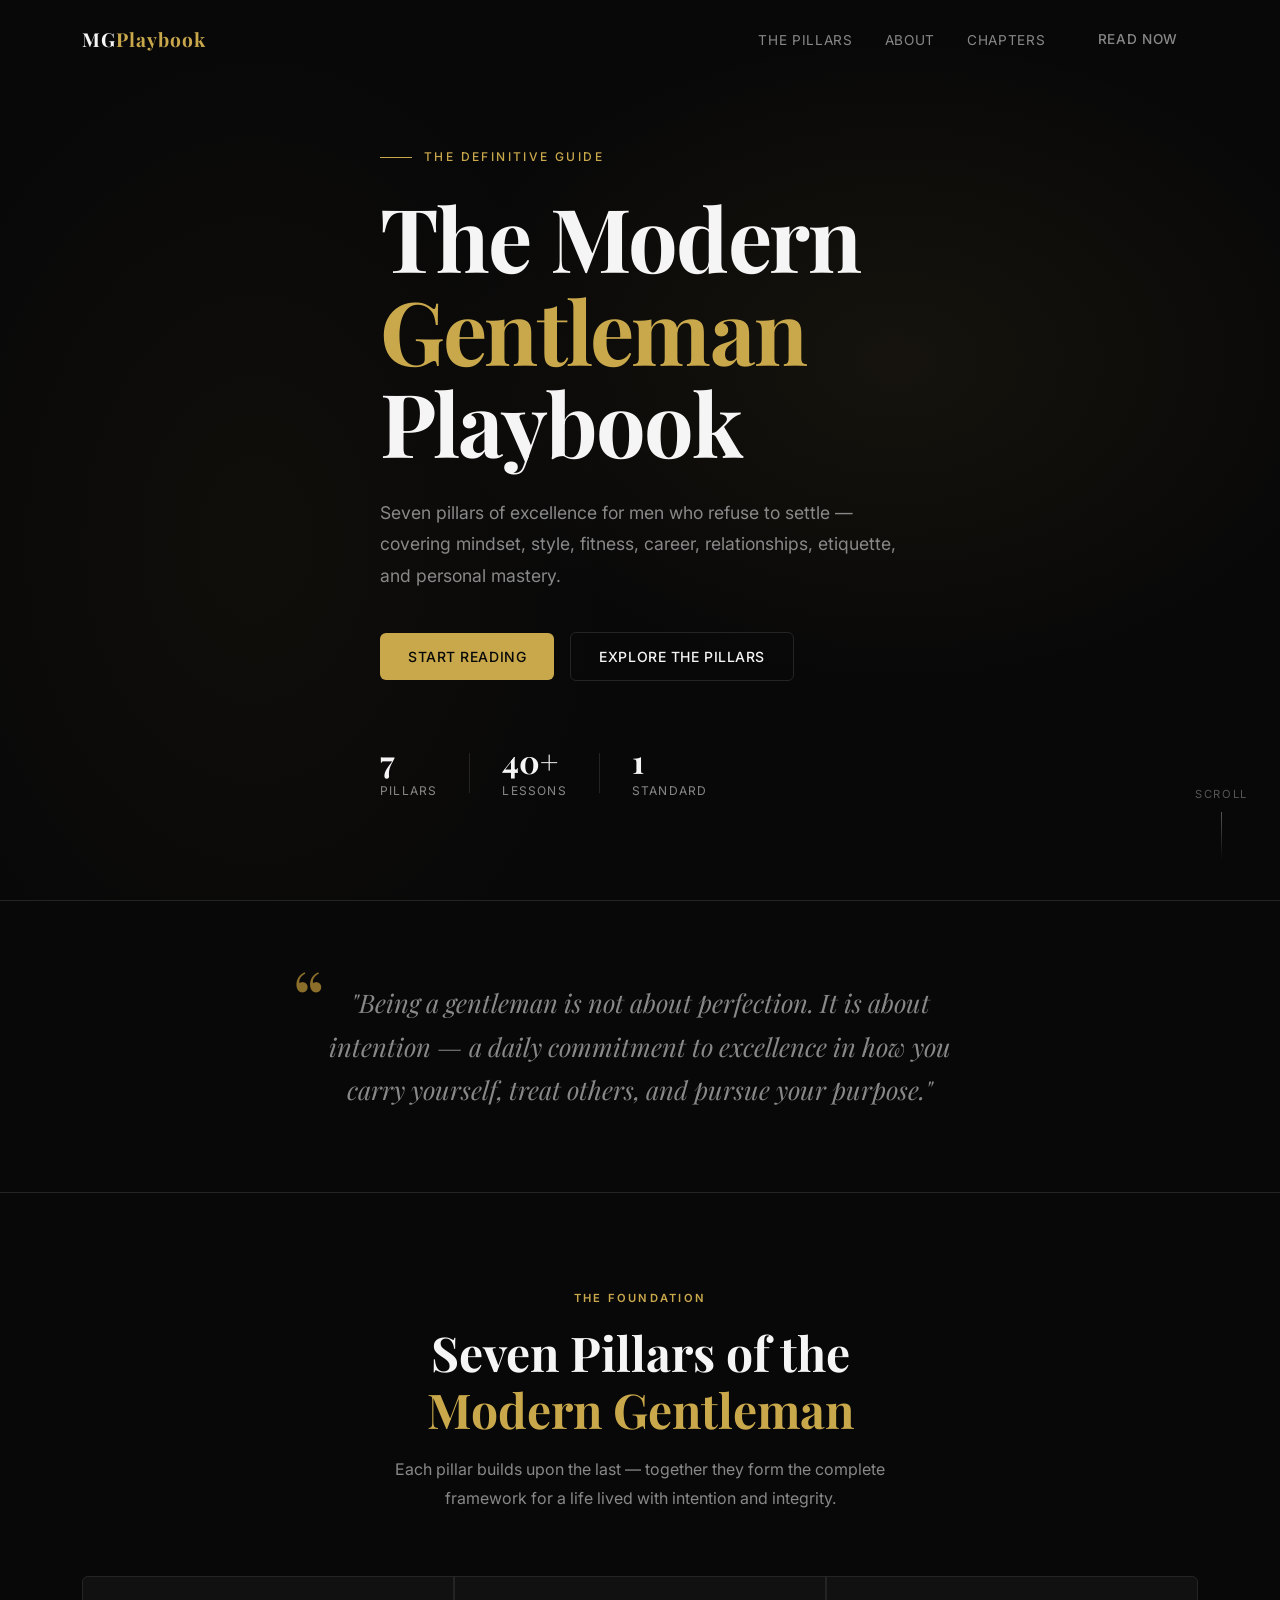
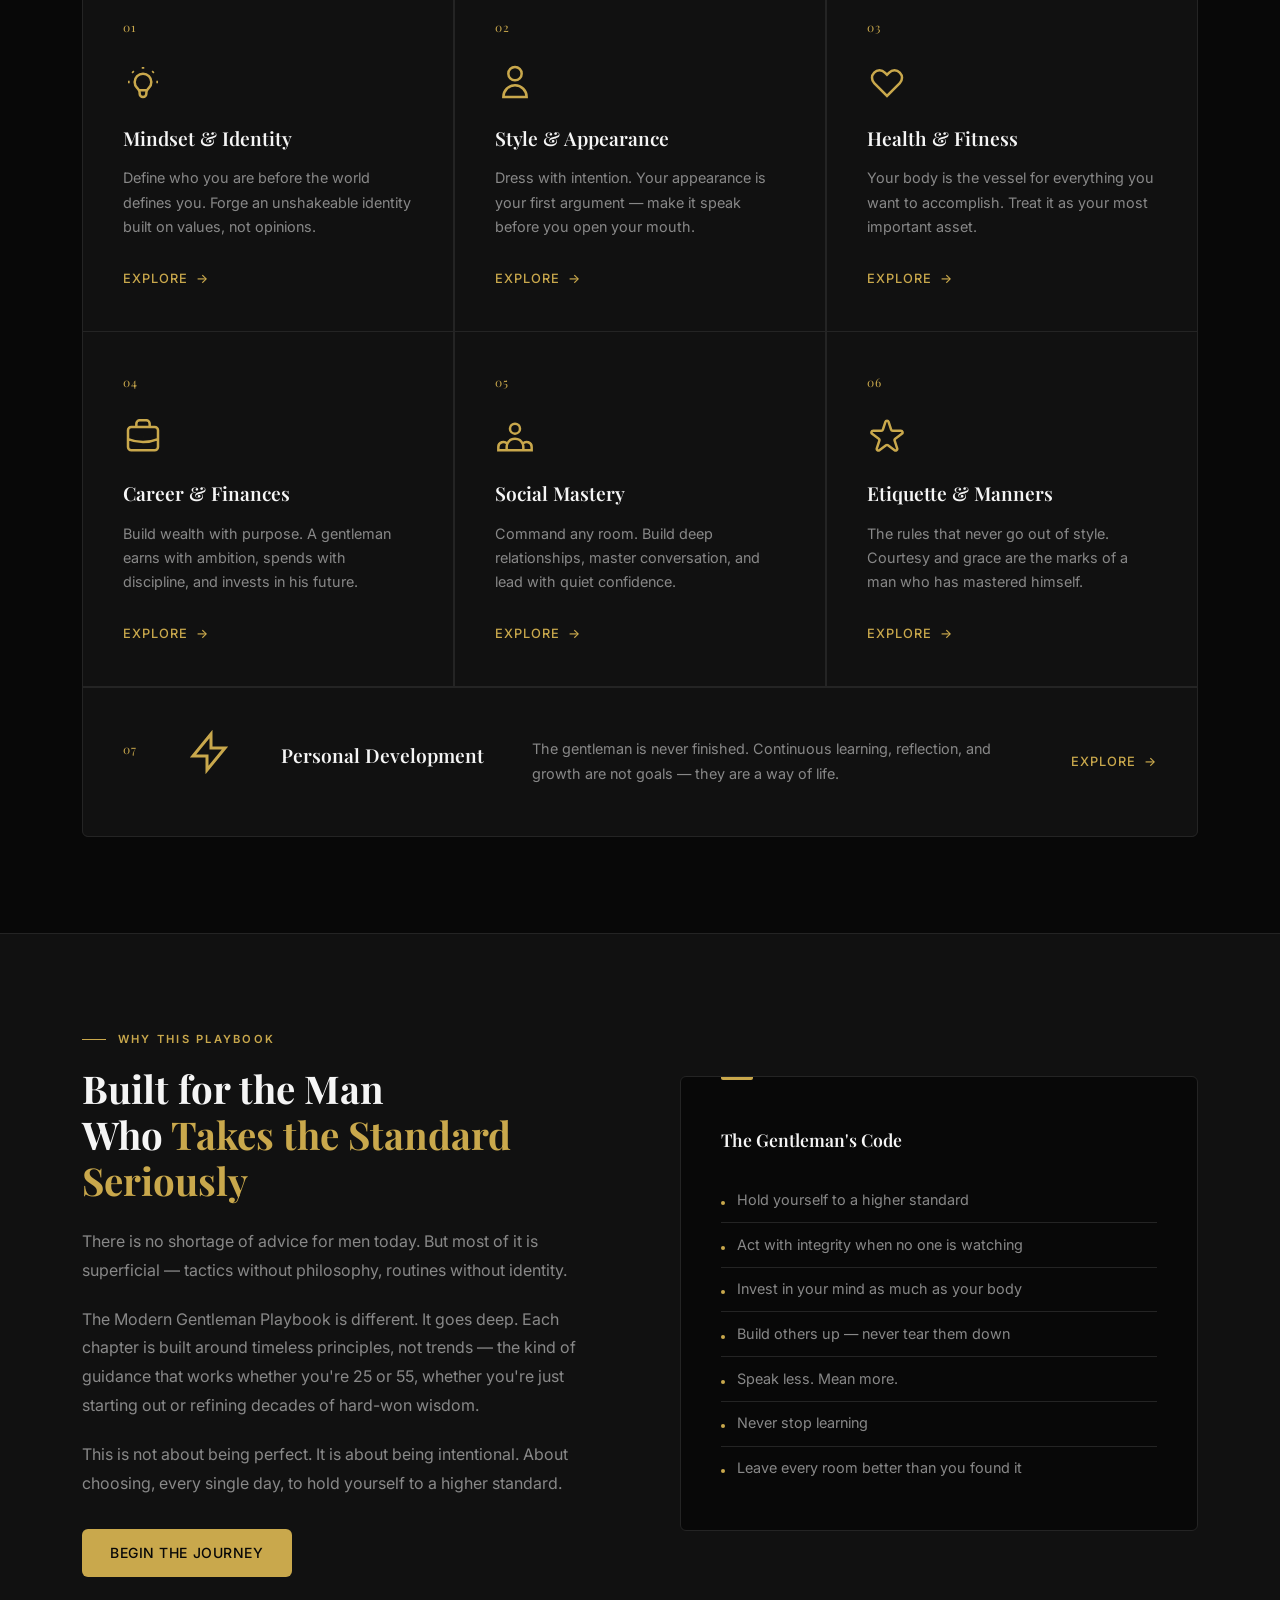
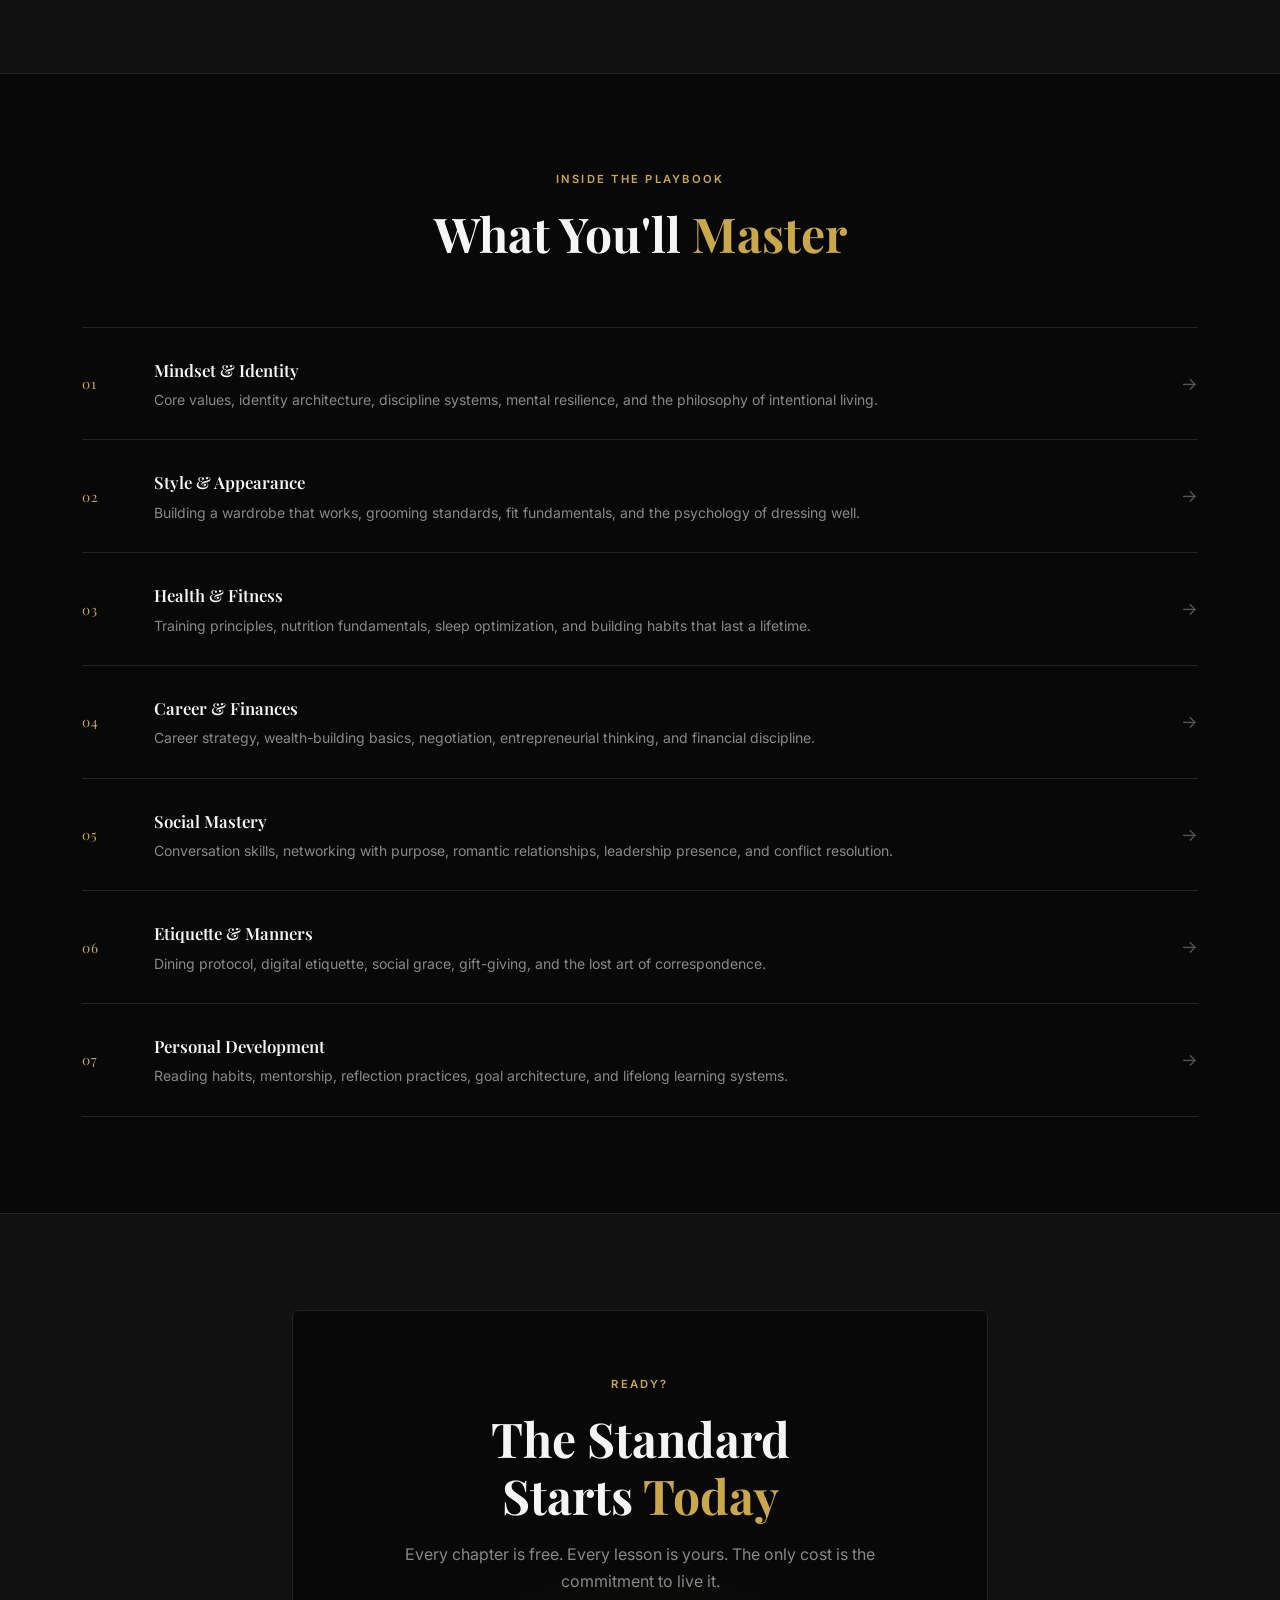
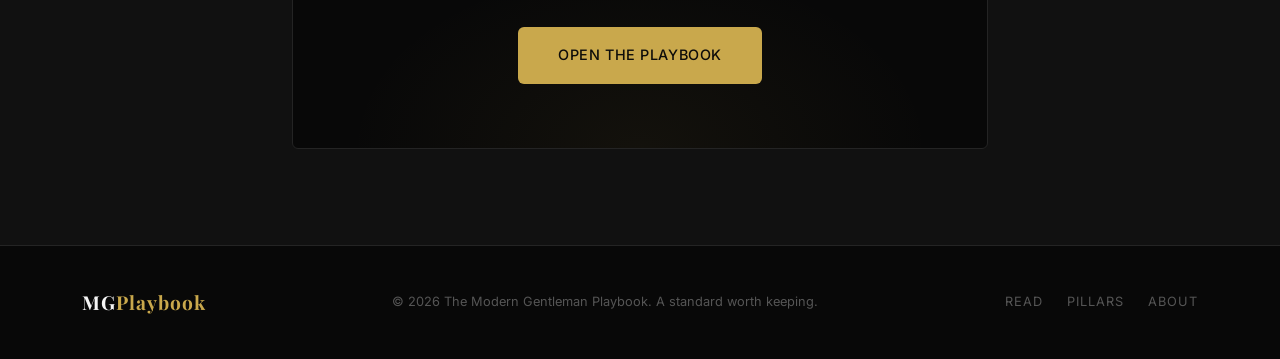
==== index.html @ cf0a4237 "feat: launch Modern Gentleman Playbook digital product Full web-based digital product with landing p" ====
<!DOCTYPE html>
<html lang="en">
<head>
  <meta charset="UTF-8" />
  <meta name="viewport" content="width=device-width, initial-scale=1.0" />
  <title>The Modern Gentleman Playbook</title>
  <link rel="stylesheet" href="css/styles.css" />
  <link rel="preconnect" href="https://fonts.googleapis.com" />
  <link href="https://fonts.googleapis.com/css2?family=Playfair+Display:wght@400;600;700&family=Inter:wght@300;400;500;600&display=swap" rel="stylesheet" />
</head>
<body>

  <!-- Navigation -->
  <nav class="nav">
    <div class="nav-inner">
      <a href="index.html" class="nav-logo">MG<span>Playbook</span></a>
      <ul class="nav-links">
        <li><a href="#pillars">The Pillars</a></li>
        <li><a href="#about">About</a></li>
        <li><a href="#chapters">Chapters</a></li>
        <li><a href="playbook.html" class="btn btn-sm">Read Now</a></li>
      </ul>
      <button class="nav-toggle" aria-label="Toggle menu">
        <span></span><span></span><span></span>
      </button>
    </div>
  </nav>

  <!-- Hero -->
  <section class="hero">
    <div class="hero-bg"></div>
    <div class="container">
      <div class="hero-eyebrow">The Definitive Guide</div>
      <h1 class="hero-title">The Modern<br /><span class="gold">Gentleman</span><br />Playbook</h1>
      <p class="hero-sub">
        Seven pillars of excellence for men who refuse to settle — covering mindset, style,
        fitness, career, relationships, etiquette, and personal mastery.
      </p>
      <div class="hero-actions">
        <a href="playbook.html" class="btn btn-primary">Start Reading</a>
        <a href="#pillars" class="btn btn-ghost">Explore the Pillars</a>
      </div>
      <div class="hero-stats">
        <div class="stat"><span class="stat-num">7</span><span class="stat-label">Pillars</span></div>
        <div class="stat-divider"></div>
        <div class="stat"><span class="stat-num">40+</span><span class="stat-label">Lessons</span></div>
        <div class="stat-divider"></div>
        <div class="stat"><span class="stat-num">1</span><span class="stat-label">Standard</span></div>
      </div>
    </div>
    <div class="hero-scroll-hint">
      <span>Scroll</span>
      <div class="scroll-line"></div>
    </div>
  </section>

  <!-- Manifesto -->
  <section class="manifesto">
    <div class="container container-sm">
      <blockquote>
        "Being a gentleman is not about perfection. It is about intention — a daily commitment
        to excellence in how you carry yourself, treat others, and pursue your purpose."
      </blockquote>
    </div>
  </section>

  <!-- Pillars -->
  <section class="pillars" id="pillars">
    <div class="container">
      <div class="section-header">
        <div class="section-eyebrow">The Foundation</div>
        <h2>Seven Pillars of the<br /><span class="gold">Modern Gentleman</span></h2>
        <p class="section-sub">Each pillar builds upon the last — together they form the complete framework for a life lived with intention and integrity.</p>
      </div>
      <div class="pillars-grid">

        <div class="pillar-card" data-chapter="1">
          <div class="pillar-num">01</div>
          <div class="pillar-icon">
            <svg viewBox="0 0 24 24" fill="none" stroke="currentColor" stroke-width="1.5"><path d="M9.663 17h4.673M12 3v1m6.364 1.636l-.707.707M21 12h-1M4 12H3m3.343-5.657l-.707-.707m2.828 9.9a5 5 0 117.072 0l-.548.547A3.374 3.374 0 0014 18.469V19a2 2 0 11-4 0v-.531c0-.895-.356-1.754-.988-2.386l-.548-.547z"/></svg>
          </div>
          <h3>Mindset &amp; Identity</h3>
          <p>Define who you are before the world defines you. Forge an unshakeable identity built on values, not opinions.</p>
          <a href="playbook.html#chapter-1" class="pillar-link">Explore <span>&#8594;</span></a>
        </div>

        <div class="pillar-card" data-chapter="2">
          <div class="pillar-num">02</div>
          <div class="pillar-icon">
            <svg viewBox="0 0 24 24" fill="none" stroke="currentColor" stroke-width="1.5"><path d="M16 7a4 4 0 11-8 0 4 4 0 018 0zM12 14a7 7 0 00-7 7h14a7 7 0 00-7-7z"/></svg>
          </div>
          <h3>Style &amp; Appearance</h3>
          <p>Dress with intention. Your appearance is your first argument — make it speak before you open your mouth.</p>
          <a href="playbook.html#chapter-2" class="pillar-link">Explore <span>&#8594;</span></a>
        </div>

        <div class="pillar-card" data-chapter="3">
          <div class="pillar-num">03</div>
          <div class="pillar-icon">
            <svg viewBox="0 0 24 24" fill="none" stroke="currentColor" stroke-width="1.5"><path d="M4.318 6.318a4.5 4.5 0 000 6.364L12 20.364l7.682-7.682a4.5 4.5 0 00-6.364-6.364L12 7.636l-1.318-1.318a4.5 4.5 0 00-6.364 0z"/></svg>
          </div>
          <h3>Health &amp; Fitness</h3>
          <p>Your body is the vessel for everything you want to accomplish. Treat it as your most important asset.</p>
          <a href="playbook.html#chapter-3" class="pillar-link">Explore <span>&#8594;</span></a>
        </div>

        <div class="pillar-card" data-chapter="4">
          <div class="pillar-num">04</div>
          <div class="pillar-icon">
            <svg viewBox="0 0 24 24" fill="none" stroke="currentColor" stroke-width="1.5"><path d="M21 13.255A23.931 23.931 0 0112 15c-3.183 0-6.22-.62-9-1.745M16 6V4a2 2 0 00-2-2h-4a2 2 0 00-2 2v2m4 6h.01M5 20h14a2 2 0 002-2V8a2 2 0 00-2-2H5a2 2 0 00-2 2v10a2 2 0 002 2z"/></svg>
          </div>
          <h3>Career &amp; Finances</h3>
          <p>Build wealth with purpose. A gentleman earns with ambition, spends with discipline, and invests in his future.</p>
          <a href="playbook.html#chapter-4" class="pillar-link">Explore <span>&#8594;</span></a>
        </div>

        <div class="pillar-card" data-chapter="5">
          <div class="pillar-num">05</div>
          <div class="pillar-icon">
            <svg viewBox="0 0 24 24" fill="none" stroke="currentColor" stroke-width="1.5"><path d="M17 20h5v-2a3 3 0 00-5.356-1.857M17 20H7m10 0v-2c0-.656-.126-1.283-.356-1.857M7 20H2v-2a3 3 0 015.356-1.857M7 20v-2c0-.656.126-1.283.356-1.857m0 0a5.002 5.002 0 019.288 0M15 7a3 3 0 11-6 0 3 3 0 016 0z"/></svg>
          </div>
          <h3>Social Mastery</h3>
          <p>Command any room. Build deep relationships, master conversation, and lead with quiet confidence.</p>
          <a href="playbook.html#chapter-5" class="pillar-link">Explore <span>&#8594;</span></a>
        </div>

        <div class="pillar-card" data-chapter="6">
          <div class="pillar-num">06</div>
          <div class="pillar-icon">
            <svg viewBox="0 0 24 24" fill="none" stroke="currentColor" stroke-width="1.5"><path d="M11.049 2.927c.3-.921 1.603-.921 1.902 0l1.519 4.674a1 1 0 00.95.69h4.915c.969 0 1.371 1.24.588 1.81l-3.976 2.888a1 1 0 00-.363 1.118l1.518 4.674c.3.922-.755 1.688-1.538 1.118l-3.976-2.888a1 1 0 00-1.176 0l-3.976 2.888c-.783.57-1.838-.197-1.538-1.118l1.518-4.674a1 1 0 00-.363-1.118l-3.976-2.888c-.784-.57-.38-1.81.588-1.81h4.914a1 1 0 00.951-.69l1.519-4.674z"/></svg>
          </div>
          <h3>Etiquette &amp; Manners</h3>
          <p>The rules that never go out of style. Courtesy and grace are the marks of a man who has mastered himself.</p>
          <a href="playbook.html#chapter-6" class="pillar-link">Explore <span>&#8594;</span></a>
        </div>

        <div class="pillar-card pillar-card--wide" data-chapter="7">
          <div class="pillar-num">07</div>
          <div class="pillar-icon">
            <svg viewBox="0 0 24 24" fill="none" stroke="currentColor" stroke-width="1.5"><path d="M13 10V3L4 14h7v7l9-11h-7z"/></svg>
          </div>
          <h3>Personal Development</h3>
          <p>The gentleman is never finished. Continuous learning, reflection, and growth are not goals — they are a way of life.</p>
          <a href="playbook.html#chapter-7" class="pillar-link">Explore <span>&#8594;</span></a>
        </div>

      </div>
    </div>
  </section>

  <!-- About -->
  <section class="about" id="about">
    <div class="container">
      <div class="about-grid">
        <div class="about-content">
          <div class="section-eyebrow">Why This Playbook</div>
          <h2>Built for the Man<br />Who <span class="gold">Takes the Standard Seriously</span></h2>
          <p>There is no shortage of advice for men today. But most of it is superficial — tactics without philosophy, routines without identity.</p>
          <p>The Modern Gentleman Playbook is different. It goes deep. Each chapter is built around timeless principles, not trends — the kind of guidance that works whether you're 25 or 55, whether you're just starting out or refining decades of hard-won wisdom.</p>
          <p>This is not about being perfect. It is about being intentional. About choosing, every single day, to hold yourself to a higher standard.</p>
          <a href="playbook.html" class="btn btn-primary">Begin the Journey</a>
        </div>
        <div class="about-visual">
          <div class="visual-card">
            <div class="visual-card-inner">
              <div class="vc-line"></div>
              <div class="vc-content">
                <div class="vc-title">The Gentleman's Code</div>
                <ul class="vc-list">
                  <li>Hold yourself to a higher standard</li>
                  <li>Act with integrity when no one is watching</li>
                  <li>Invest in your mind as much as your body</li>
                  <li>Build others up — never tear them down</li>
                  <li>Speak less. Mean more.</li>
                  <li>Never stop learning</li>
                  <li>Leave every room better than you found it</li>
                </ul>
              </div>
            </div>
          </div>
        </div>
      </div>
    </div>
  </section>

  <!-- Chapters Preview -->
  <section class="chapters-preview" id="chapters">
    <div class="container">
      <div class="section-header">
        <div class="section-eyebrow">Inside the Playbook</div>
        <h2>What You'll <span class="gold">Master</span></h2>
      </div>
      <div class="chapters-list">
        <div class="chapter-item">
          <span class="chapter-item-num">01</span>
          <div class="chapter-item-body">
            <h4>Mindset &amp; Identity</h4>
            <p>Core values, identity architecture, discipline systems, mental resilience, and the philosophy of intentional living.</p>
          </div>
          <a href="playbook.html#chapter-1" class="chapter-item-arrow">&#8594;</a>
        </div>
        <div class="chapter-item">
          <span class="chapter-item-num">02</span>
          <div class="chapter-item-body">
            <h4>Style &amp; Appearance</h4>
            <p>Building a wardrobe that works, grooming standards, fit fundamentals, and the psychology of dressing well.</p>
          </div>
          <a href="playbook.html#chapter-2" class="chapter-item-arrow">&#8594;</a>
        </div>
        <div class="chapter-item">
          <span class="chapter-item-num">03</span>
          <div class="chapter-item-body">
            <h4>Health &amp; Fitness</h4>
            <p>Training principles, nutrition fundamentals, sleep optimization, and building habits that last a lifetime.</p>
          </div>
          <a href="playbook.html#chapter-3" class="chapter-item-arrow">&#8594;</a>
        </div>
        <div class="chapter-item">
          <span class="chapter-item-num">04</span>
          <div class="chapter-item-body">
            <h4>Career &amp; Finances</h4>
            <p>Career strategy, wealth-building basics, negotiation, entrepreneurial thinking, and financial discipline.</p>
          </div>
          <a href="playbook.html#chapter-4" class="chapter-item-arrow">&#8594;</a>
        </div>
        <div class="chapter-item">
          <span class="chapter-item-num">05</span>
          <div class="chapter-item-body">
            <h4>Social Mastery</h4>
            <p>Conversation skills, networking with purpose, romantic relationships, leadership presence, and conflict resolution.</p>
          </div>
          <a href="playbook.html#chapter-5" class="chapter-item-arrow">&#8594;</a>
        </div>
        <div class="chapter-item">
          <span class="chapter-item-num">06</span>
          <div class="chapter-item-body">
            <h4>Etiquette &amp; Manners</h4>
            <p>Dining protocol, digital etiquette, social grace, gift-giving, and the lost art of correspondence.</p>
          </div>
          <a href="playbook.html#chapter-6" class="chapter-item-arrow">&#8594;</a>
        </div>
        <div class="chapter-item">
          <span class="chapter-item-num">07</span>
          <div class="chapter-item-body">
            <h4>Personal Development</h4>
            <p>Reading habits, mentorship, reflection practices, goal architecture, and lifelong learning systems.</p>
          </div>
          <a href="playbook.html#chapter-7" class="chapter-item-arrow">&#8594;</a>
        </div>
      </div>
    </div>
  </section>

  <!-- CTA -->
  <section class="cta">
    <div class="container container-sm">
      <div class="cta-inner">
        <div class="section-eyebrow">Ready?</div>
        <h2>The Standard<br />Starts <span class="gold">Today</span></h2>
        <p>Every chapter is free. Every lesson is yours. The only cost is the commitment to live it.</p>
        <a href="playbook.html" class="btn btn-primary btn-lg">Open the Playbook</a>
      </div>
    </div>
  </section>

  <!-- Footer -->
  <footer class="footer">
    <div class="container">
      <div class="footer-inner">
        <a href="index.html" class="nav-logo">MG<span>Playbook</span></a>
        <p class="footer-copy">&copy; 2026 The Modern Gentleman Playbook. A standard worth keeping.</p>
        <div class="footer-links">
          <a href="playbook.html">Read</a>
          <a href="#pillars">Pillars</a>
          <a href="#about">About</a>
        </div>
      </div>
    </div>
  </footer>

  <script src="js/script.js"></script>
</body>
</html>
---- css/styles.css ----
/* ============================================================
   Modern Gentleman Playbook — Stylesheet
   Color palette: near-black background, gold accent, clean type
   ============================================================ */

/* --- Reset & Base --- */
*, *::before, *::after { box-sizing: border-box; margin: 0; padding: 0; }

:root {
  --black:      #080808;
  --surface:    #111111;
  --surface-2:  #1a1a1a;
  --border:     #242424;
  --gold:       #c9a84c;
  --gold-light: #e8cc80;
  --gold-dim:   #8a6e2a;
  --white:      #f5f5f5;
  --muted:      #888888;
  --muted-2:    #555555;
  --font-serif: 'Playfair Display', Georgia, serif;
  --font-sans:  'Inter', system-ui, sans-serif;
  --transition: 0.25s ease;
  --radius:     6px;
  --max-w:      1180px;
  --reader-w:   720px;
}

html { scroll-behavior: smooth; font-size: 16px; }

body {
  background: var(--black);
  color: var(--white);
  font-family: var(--font-sans);
  font-weight: 400;
  line-height: 1.7;
  -webkit-font-smoothing: antialiased;
}

a { color: inherit; text-decoration: none; }
img { display: block; max-width: 100%; }
ul { list-style: none; }

/* --- Utilities --- */
.container     { max-width: var(--max-w); margin: 0 auto; padding: 0 2rem; }
.container-sm  { max-width: 760px; margin: 0 auto; padding: 0 2rem; }
.gold          { color: var(--gold); }

/* --- Buttons --- */
.btn {
  display: inline-flex;
  align-items: center;
  gap: 0.5rem;
  padding: 0.75rem 1.75rem;
  border-radius: var(--radius);
  font-family: var(--font-sans);
  font-size: 0.875rem;
  font-weight: 500;
  letter-spacing: 0.04em;
  text-transform: uppercase;
  cursor: pointer;
  border: none;
  transition: all var(--transition);
  white-space: nowrap;
}
.btn-primary {
  background: var(--gold);
  color: var(--black);
}
.btn-primary:hover { background: var(--gold-light); }
.btn-ghost {
  background: transparent;
  color: var(--white);
  border: 1px solid var(--border);
}
.btn-ghost:hover { border-color: var(--gold); color: var(--gold); }
.btn-sm { padding: 0.5rem 1.25rem; font-size: 0.8rem; }
.btn-lg { padding: 1rem 2.5rem; font-size: 0.9rem; }

/* --- Navigation --- */
.nav {
  position: fixed;
  top: 0; left: 0; right: 0;
  z-index: 100;
  padding: 1.25rem 0;
  transition: background var(--transition), box-shadow var(--transition);
}
.nav.scrolled {
  background: rgba(8,8,8,0.95);
  backdrop-filter: blur(12px);
  box-shadow: 0 1px 0 var(--border);
}
.nav-inner {
  max-width: var(--max-w);
  margin: 0 auto;
  padding: 0 2rem;
  display: flex;
  align-items: center;
  justify-content: space-between;
  gap: 2rem;
}
.nav-logo {
  font-family: var(--font-serif);
  font-size: 1.2rem;
  font-weight: 700;
  letter-spacing: 0.05em;
  color: var(--white);
}
.nav-logo span { color: var(--gold); }
.nav-links {
  display: flex;
  align-items: center;
  gap: 2rem;
}
.nav-links a {
  font-size: 0.85rem;
  letter-spacing: 0.05em;
  text-transform: uppercase;
  color: var(--muted);
  transition: color var(--transition);
}
.nav-links a:hover { color: var(--white); }
.nav-toggle {
  display: none;
  flex-direction: column;
  gap: 5px;
  background: none;
  border: none;
  cursor: pointer;
  padding: 4px;
}
.nav-toggle span {
  display: block;
  width: 24px;
  height: 1.5px;
  background: var(--white);
  transition: all var(--transition);
}

/* --- Hero --- */
.hero {
  position: relative;
  min-height: 100vh;
  display: flex;
  align-items: center;
  overflow: hidden;
  padding: 8rem 0 5rem;
}
.hero-bg {
  position: absolute;
  inset: 0;
  background:
    radial-gradient(ellipse 60% 60% at 70% 40%, rgba(201,168,76,0.07) 0%, transparent 60%),
    radial-gradient(ellipse 40% 80% at 20% 60%, rgba(201,168,76,0.04) 0%, transparent 70%);
  pointer-events: none;
}
.hero .container { position: relative; z-index: 1; }
.hero-eyebrow {
  font-size: 0.75rem;
  font-weight: 500;
  letter-spacing: 0.2em;
  text-transform: uppercase;
  color: var(--gold);
  margin-bottom: 1.5rem;
  display: flex;
  align-items: center;
  gap: 0.75rem;
}
.hero-eyebrow::before {
  content: '';
  display: block;
  width: 2rem;
  height: 1px;
  background: var(--gold);
}
.hero-title {
  font-family: var(--font-serif);
  font-size: clamp(3rem, 7vw, 5.5rem);
  font-weight: 700;
  line-height: 1.05;
  letter-spacing: -0.02em;
  max-width: 700px;
  margin-bottom: 1.75rem;
}
.hero-sub {
  font-size: 1.1rem;
  color: var(--muted);
  max-width: 520px;
  line-height: 1.8;
  margin-bottom: 2.5rem;
}
.hero-actions {
  display: flex;
  align-items: center;
  gap: 1rem;
  flex-wrap: wrap;
  margin-bottom: 4rem;
}
.hero-stats {
  display: flex;
  align-items: center;
  gap: 2rem;
}
.stat { display: flex; flex-direction: column; gap: 0.2rem; }
.stat-num {
  font-family: var(--font-serif);
  font-size: 2rem;
  font-weight: 700;
  color: var(--white);
  line-height: 1;
}
.stat-label {
  font-size: 0.75rem;
  letter-spacing: 0.1em;
  text-transform: uppercase;
  color: var(--muted);
}
.stat-divider {
  width: 1px;
  height: 40px;
  background: var(--border);
}
.hero-scroll-hint {
  position: absolute;
  bottom: 2.5rem;
  right: 2rem;
  display: flex;
  flex-direction: column;
  align-items: center;
  gap: 0.5rem;
  font-size: 0.7rem;
  letter-spacing: 0.15em;
  text-transform: uppercase;
  color: var(--muted-2);
}
.scroll-line {
  width: 1px;
  height: 3rem;
  background: linear-gradient(to bottom, var(--muted-2), transparent);
  animation: scrollPulse 2s ease-in-out infinite;
}
@keyframes scrollPulse {
  0%, 100% { opacity: 0.4; transform: scaleY(1); }
  50%       { opacity: 1;   transform: scaleY(0.7); }
}

/* --- Section Shared --- */
.section-eyebrow {
  font-size: 0.7rem;
  font-weight: 600;
  letter-spacing: 0.2em;
  text-transform: uppercase;
  color: var(--gold);
  margin-bottom: 1rem;
  display: flex;
  align-items: center;
  gap: 0.75rem;
}
.section-eyebrow::before {
  content: '';
  display: block;
  width: 1.5rem;
  height: 1px;
  background: var(--gold);
}
.section-header {
  text-align: center;
  margin-bottom: 4rem;
}
.section-header .section-eyebrow {
  justify-content: center;
}
.section-header .section-eyebrow::before { display: none; }
.section-header h2 {
  font-family: var(--font-serif);
  font-size: clamp(2rem, 4vw, 3rem);
  font-weight: 700;
  line-height: 1.2;
  margin-bottom: 1rem;
}
.section-sub {
  color: var(--muted);
  max-width: 540px;
  margin: 0 auto;
  line-height: 1.8;
}

/* --- Manifesto --- */
.manifesto {
  padding: 5rem 0;
  border-top: 1px solid var(--border);
  border-bottom: 1px solid var(--border);
}
.manifesto blockquote {
  font-family: var(--font-serif);
  font-size: clamp(1.2rem, 2.5vw, 1.6rem);
  font-weight: 400;
  font-style: italic;
  color: var(--muted);
  line-height: 1.7;
  text-align: center;
  position: relative;
  padding: 0 2rem;
}
.manifesto blockquote::before {
  content: '\201C';
  font-size: 5rem;
  color: var(--gold-dim);
  position: absolute;
  top: -1.5rem;
  left: 0;
  font-style: normal;
  line-height: 1;
}

/* --- Pillars --- */
.pillars { padding: 6rem 0; }
.pillars-grid {
  display: grid;
  grid-template-columns: repeat(3, 1fr);
  gap: 1.5px;
  background: var(--border);
  border: 1px solid var(--border);
  border-radius: var(--radius);
  overflow: hidden;
}
.pillar-card {
  background: var(--surface);
  padding: 2.5rem;
  position: relative;
  transition: background var(--transition);
  cursor: pointer;
}
.pillar-card:hover { background: var(--surface-2); }
.pillar-card--wide {
  grid-column: span 3;
  display: flex;
  align-items: center;
  gap: 3rem;
}
.pillar-card--wide h3 { margin-bottom: 0.5rem; }
.pillar-num {
  font-family: var(--font-serif);
  font-size: 0.75rem;
  color: var(--gold);
  letter-spacing: 0.1em;
  margin-bottom: 1.5rem;
}
.pillar-icon {
  width: 2.5rem;
  height: 2.5rem;
  color: var(--gold);
  margin-bottom: 1.25rem;
}
.pillar-card--wide .pillar-icon { flex-shrink: 0; width: 3rem; height: 3rem; }
.pillar-icon svg { width: 100%; height: 100%; }
.pillar-card h3 {
  font-family: var(--font-serif);
  font-size: 1.2rem;
  font-weight: 600;
  margin-bottom: 0.75rem;
  color: var(--white);
}
.pillar-card p {
  font-size: 0.9rem;
  color: var(--muted);
  line-height: 1.7;
  margin-bottom: 1.5rem;
}
.pillar-card--wide p { margin-bottom: 0; flex: 1; }
.pillar-link {
  font-size: 0.8rem;
  font-weight: 500;
  letter-spacing: 0.08em;
  text-transform: uppercase;
  color: var(--gold);
  transition: gap var(--transition);
  display: inline-flex;
  gap: 0.5rem;
}
.pillar-link:hover { gap: 0.75rem; }

/* --- About --- */
.about {
  padding: 6rem 0;
  background: var(--surface);
  border-top: 1px solid var(--border);
  border-bottom: 1px solid var(--border);
}
.about-grid {
  display: grid;
  grid-template-columns: 1fr 1fr;
  gap: 5rem;
  align-items: center;
}
.about-content h2 {
  font-family: var(--font-serif);
  font-size: clamp(1.75rem, 3vw, 2.5rem);
  font-weight: 700;
  line-height: 1.2;
  margin-bottom: 1.5rem;
}
.about-content p {
  color: var(--muted);
  margin-bottom: 1.25rem;
  line-height: 1.8;
}
.about-content .btn { margin-top: 0.75rem; }
.visual-card {
  border: 1px solid var(--border);
  border-radius: var(--radius);
  overflow: hidden;
  background: var(--black);
}
.visual-card-inner { padding: 2.5rem; position: relative; }
.vc-line {
  position: absolute;
  top: 0; left: 2.5rem;
  width: 2rem;
  height: 3px;
  background: var(--gold);
  border-radius: 0 0 2px 2px;
}
.vc-title {
  font-family: var(--font-serif);
  font-size: 1.1rem;
  font-weight: 600;
  color: var(--white);
  margin-bottom: 1.5rem;
  padding-top: 0.5rem;
}
.vc-list li {
  font-size: 0.9rem;
  color: var(--muted);
  padding: 0.6rem 0;
  border-bottom: 1px solid var(--border);
  display: flex;
  align-items: baseline;
  gap: 0.75rem;
}
.vc-list li::before {
  content: '';
  display: block;
  width: 4px;
  height: 4px;
  border-radius: 50%;
  background: var(--gold);
  flex-shrink: 0;
}
.vc-list li:last-child { border-bottom: none; }

/* --- Chapters Preview --- */
.chapters-preview { padding: 6rem 0; }
.chapters-list { border-top: 1px solid var(--border); }
.chapter-item {
  display: flex;
  align-items: center;
  gap: 2rem;
  padding: 1.75rem 0;
  border-bottom: 1px solid var(--border);
  transition: background var(--transition);
}
.chapter-item:hover { padding-left: 0.5rem; }
.chapter-item-num {
  font-family: var(--font-serif);
  font-size: 0.85rem;
  color: var(--gold);
  letter-spacing: 0.05em;
  flex-shrink: 0;
  width: 2.5rem;
}
.chapter-item-body { flex: 1; }
.chapter-item-body h4 {
  font-family: var(--font-serif);
  font-size: 1.05rem;
  font-weight: 600;
  margin-bottom: 0.3rem;
  color: var(--white);
}
.chapter-item-body p {
  font-size: 0.875rem;
  color: var(--muted);
  line-height: 1.6;
}
.chapter-item-arrow {
  font-size: 1.1rem;
  color: var(--muted-2);
  flex-shrink: 0;
  transition: color var(--transition), transform var(--transition);
}
.chapter-item:hover .chapter-item-arrow {
  color: var(--gold);
  transform: translateX(4px);
}

/* --- CTA --- */
.cta {
  padding: 6rem 0;
  background: var(--surface);
  border-top: 1px solid var(--border);
}
.cta-inner {
  text-align: center;
  padding: 4rem;
  border: 1px solid var(--border);
  border-radius: var(--radius);
  background: var(--black);
  position: relative;
  overflow: hidden;
}
.cta-inner::before {
  content: '';
  position: absolute;
  inset: 0;
  background: radial-gradient(ellipse 60% 60% at 50% 100%, rgba(201,168,76,0.06) 0%, transparent 70%);
  pointer-events: none;
}
.cta-inner .section-eyebrow { justify-content: center; }
.cta-inner .section-eyebrow::before { display: none; }
.cta-inner h2 {
  font-family: var(--font-serif);
  font-size: clamp(2rem, 4vw, 3rem);
  font-weight: 700;
  line-height: 1.2;
  margin-bottom: 1rem;
}
.cta-inner p {
  color: var(--muted);
  margin-bottom: 2rem;
  font-size: 1rem;
}

/* --- Footer --- */
.footer {
  padding: 2.5rem 0;
  border-top: 1px solid var(--border);
}
.footer-inner {
  display: flex;
  align-items: center;
  justify-content: space-between;
  gap: 1.5rem;
  flex-wrap: wrap;
}
.footer-copy { font-size: 0.8rem; color: var(--muted-2); }
.footer-links {
  display: flex;
  gap: 1.5rem;
}
.footer-links a {
  font-size: 0.8rem;
  letter-spacing: 0.08em;
  text-transform: uppercase;
  color: var(--muted-2);
  transition: color var(--transition);
}
.footer-links a:hover { color: var(--gold); }

/* ============================================================
   READER PAGE
   ============================================================ */

.reader-page { display: flex; flex-direction: column; }

/* Sidebar */
.sidebar {
  position: fixed;
  top: 0; left: 0; bottom: 0;
  width: 280px;
  background: var(--surface);
  border-right: 1px solid var(--border);
  z-index: 200;
  display: flex;
  flex-direction: column;
  transform: translateX(-100%);
  transition: transform 0.3s cubic-bezier(0.4, 0, 0.2, 1);
}
.sidebar.open { transform: translateX(0); }
.sidebar-header {
  display: flex;
  align-items: center;
  justify-content: space-between;
  padding: 1.5rem;
  border-bottom: 1px solid var(--border);
}
.sidebar-close {
  background: none;
  border: none;
  color: var(--muted);
  cursor: pointer;
  font-size: 1rem;
  transition: color var(--transition);
}
.sidebar-close:hover { color: var(--white); }
.sidebar-nav { flex: 1; overflow-y: auto; padding: 1.5rem 0; }
.sidebar-section-label {
  font-size: 0.65rem;
  letter-spacing: 0.18em;
  text-transform: uppercase;
  color: var(--muted-2);
  padding: 0 1.5rem;
  margin-bottom: 0.75rem;
}
.sidebar-link {
  display: flex;
  align-items: center;
  gap: 0.875rem;
  padding: 0.7rem 1.5rem;
  font-size: 0.875rem;
  color: var(--muted);
  transition: all var(--transition);
  border-left: 2px solid transparent;
}
.sidebar-link:hover, .sidebar-link.active {
  color: var(--white);
  background: rgba(201,168,76,0.06);
  border-left-color: var(--gold);
}
.sl-num {
  font-family: var(--font-serif);
  font-size: 0.7rem;
  color: var(--gold-dim);
  flex-shrink: 0;
}
.sidebar-link.active .sl-num { color: var(--gold); }
.sidebar-footer {
  padding: 1.5rem;
  border-top: 1px solid var(--border);
}
.progress-label {
  font-size: 0.7rem;
  letter-spacing: 0.12em;
  text-transform: uppercase;
  color: var(--muted-2);
  margin-bottom: 0.75rem;
}
.progress-bar-wrap {
  height: 3px;
  background: var(--border);
  border-radius: 2px;
  overflow: hidden;
  margin-bottom: 0.5rem;
}
.progress-bar {
  height: 100%;
  background: var(--gold);
  border-radius: 2px;
  transition: width 0.4s ease;
  width: 14.28%;
}
.progress-text {
  font-size: 0.75rem;
  color: var(--muted-2);
}

/* Reader bar */
.reader-bar {
  position: fixed;
  top: 0; left: 0; right: 0;
  z-index: 100;
  height: 56px;
  display: flex;
  align-items: center;
  gap: 1.5rem;
  padding: 0 1.5rem;
  background: rgba(8,8,8,0.92);
  backdrop-filter: blur(12px);
  border-bottom: 1px solid var(--border);
}
.reader-menu-btn {
  display: flex;
  flex-direction: column;
  gap: 4px;
  background: none;
  border: none;
  cursor: pointer;
  padding: 4px;
  flex-shrink: 0;
}
.reader-menu-btn span {
  display: block;
  width: 20px;
  height: 1.5px;
  background: var(--white);
}
.reader-chapter-title {
  font-size: 0.8rem;
  color: var(--muted);
  letter-spacing: 0.05em;
  flex: 1;
  text-align: center;
}
.reader-scroll-progress {
  position: fixed;
  top: 56px; left: 0;
  height: 2px;
  background: var(--gold);
  z-index: 101;
  transition: width 0.1s linear;
  width: 0%;
}

/* Reader main */
.reader-main {
  padding-top: 58px;
  min-height: 100vh;
}

/* Chapters */
.chapter {
  max-width: var(--reader-w);
  margin: 0 auto;
  padding: 5rem 2rem 4rem;
  border-bottom: 1px solid var(--border);
}
.chapter:last-child { border-bottom: none; }
.chapter-header {
  margin-bottom: 3.5rem;
  padding-bottom: 3rem;
  border-bottom: 1px solid var(--border);
}
.chapter-num-large {
  font-family: var(--font-serif);
  font-size: 0.8rem;
  color: var(--gold);
  letter-spacing: 0.15em;
  margin-bottom: 1rem;
}
.chapter-header h1 {
  font-family: var(--font-serif);
  font-size: clamp(2rem, 5vw, 3rem);
  font-weight: 700;
  line-height: 1.1;
  margin-bottom: 1.25rem;
}
.chapter-intro {
  font-size: 1.05rem;
  color: var(--muted);
  line-height: 1.8;
  max-width: 560px;
}

.chapter-body h2 {
  font-family: var(--font-serif);
  font-size: 1.45rem;
  font-weight: 600;
  margin: 2.5rem 0 1rem;
  color: var(--white);
}
.chapter-body p {
  color: var(--muted);
  line-height: 1.85;
  margin-bottom: 1.25rem;
  font-size: 1rem;
}
.chapter-body p:first-of-type { color: #b0b0b0; }

/* Callout boxes */
.callout {
  background: var(--surface);
  border: 1px solid var(--border);
  border-left: 3px solid var(--gold);
  border-radius: 0 var(--radius) var(--radius) 0;
  padding: 1.5rem 1.75rem;
  margin: 2rem 0;
}
.callout--gold {
  background: rgba(201,168,76,0.06);
  border-color: var(--gold);
}
.callout-label {
  font-size: 0.7rem;
  font-weight: 600;
  letter-spacing: 0.15em;
  text-transform: uppercase;
  color: var(--gold);
  margin-bottom: 0.75rem;
}
.callout p {
  font-size: 0.9rem;
  color: var(--muted);
  line-height: 1.75;
  margin: 0;
}

/* Chapter quotes */
.chapter-quote {
  font-family: var(--font-serif);
  font-size: 1.2rem;
  font-style: italic;
  color: var(--muted);
  border-left: 2px solid var(--gold-dim);
  padding: 1rem 0 1rem 1.75rem;
  margin: 2.5rem 0;
  line-height: 1.7;
}

/* Chapter nav */
.chapter-nav-bottom {
  display: flex;
  align-items: center;
  justify-content: space-between;
  margin-top: 3.5rem;
  padding-top: 2rem;
  border-top: 1px solid var(--border);
  gap: 1rem;
  flex-wrap: wrap;
}
.chapter-nav-prev.disabled {
  opacity: 0.3;
  pointer-events: none;
  font-size: 0.875rem;
  color: var(--muted);
}

/* ============================================================
   RESPONSIVE
   ============================================================ */

@media (max-width: 900px) {
  .pillars-grid { grid-template-columns: repeat(2, 1fr); }
  .pillar-card--wide { grid-column: span 2; flex-direction: column; gap: 1.5rem; }
  .about-grid { grid-template-columns: 1fr; gap: 3rem; }
}

@media (max-width: 640px) {
  .nav-links { display: none; }
  .nav-links.open {
    display: flex;
    flex-direction: column;
    position: fixed;
    top: 0; left: 0; right: 0; bottom: 0;
    background: var(--black);
    z-index: 200;
    justify-content: center;
    align-items: center;
    gap: 2rem;
  }
  .nav-links.open a { font-size: 1.1rem; }
  .nav-toggle { display: flex; }
  .pillars-grid { grid-template-columns: 1fr; background: var(--black); }
  .pillar-card--wide { grid-column: span 1; }
  .hero-stats { flex-wrap: wrap; gap: 1.5rem; }
  .hero-actions { flex-direction: column; align-items: flex-start; }
  .footer-inner { flex-direction: column; gap: 1rem; align-items: flex-start; }
  .cta-inner { padding: 2.5rem 1.5rem; }
}

@media (max-width: 480px) {
  .chapter { padding: 3rem 1.25rem; }
  .chapter-nav-bottom { flex-direction: column; }
  .chapter-nav-bottom .btn { width: 100%; justify-content: center; }
}
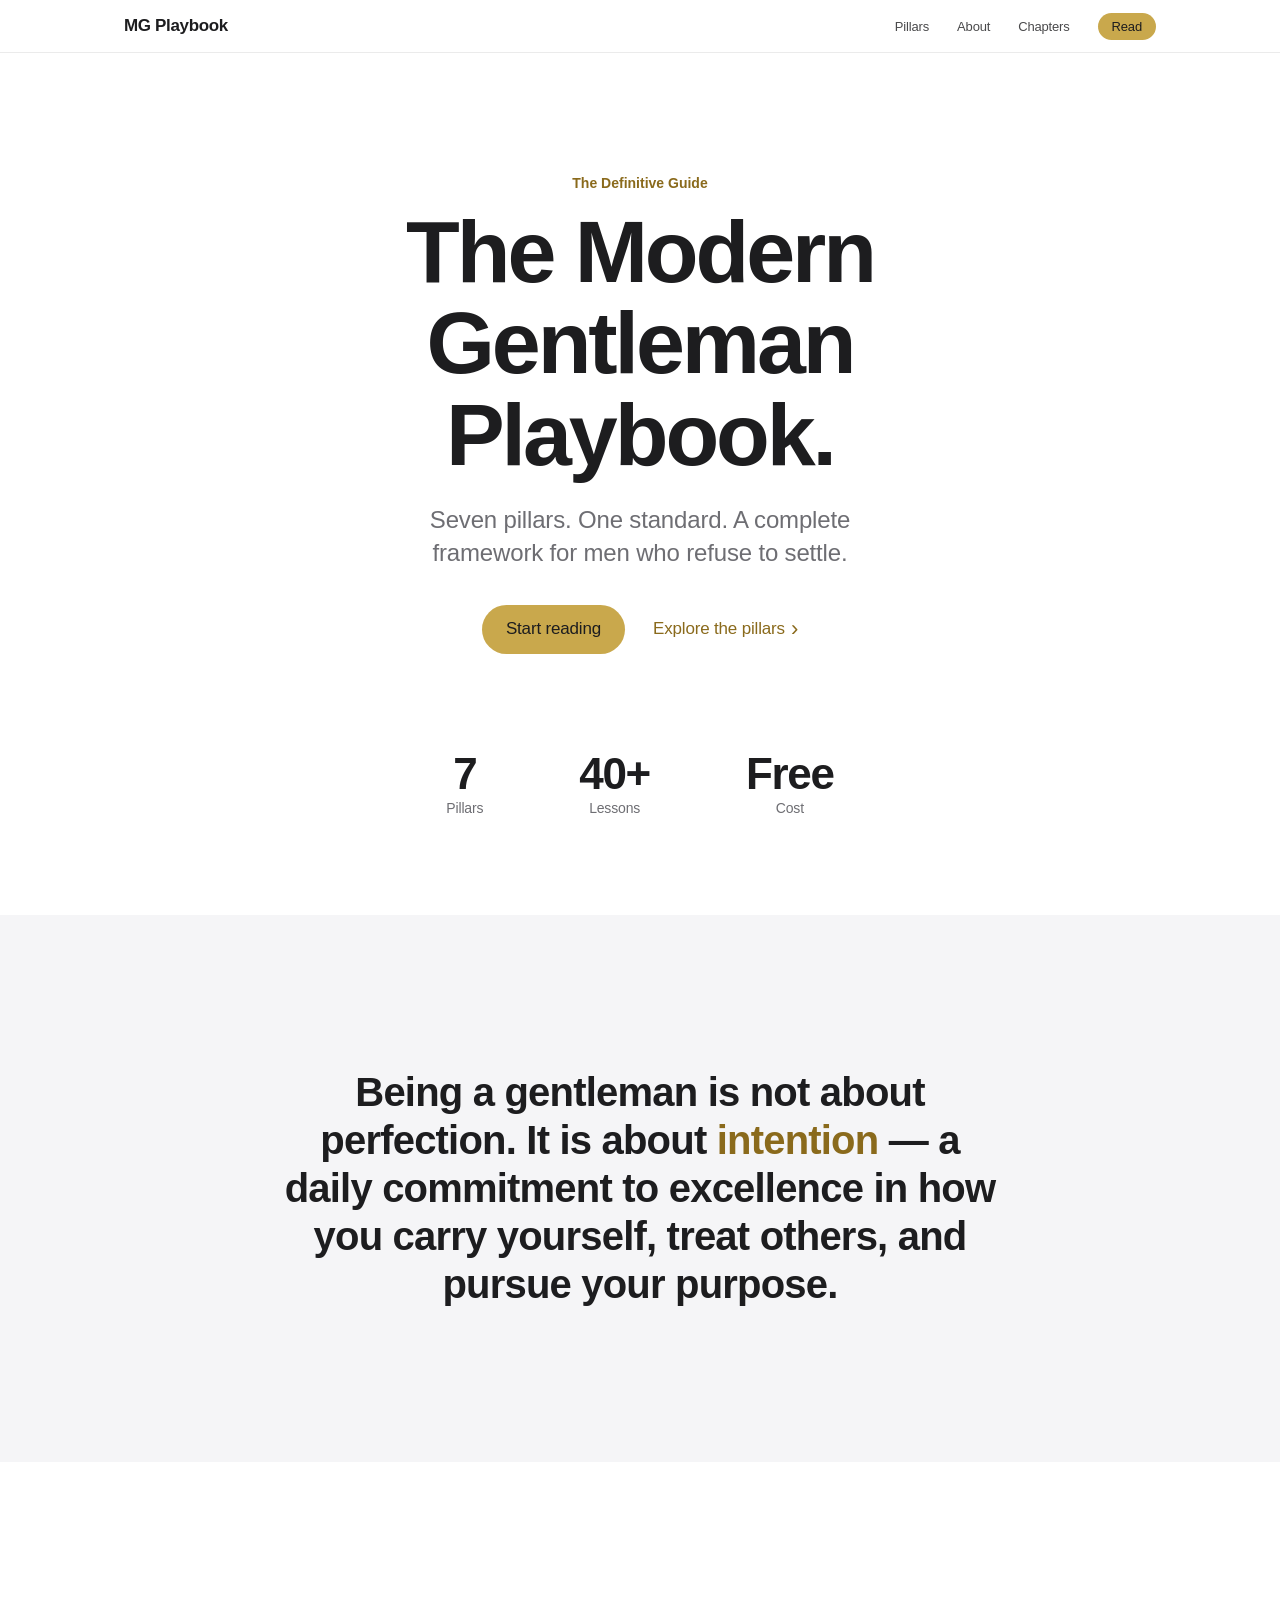
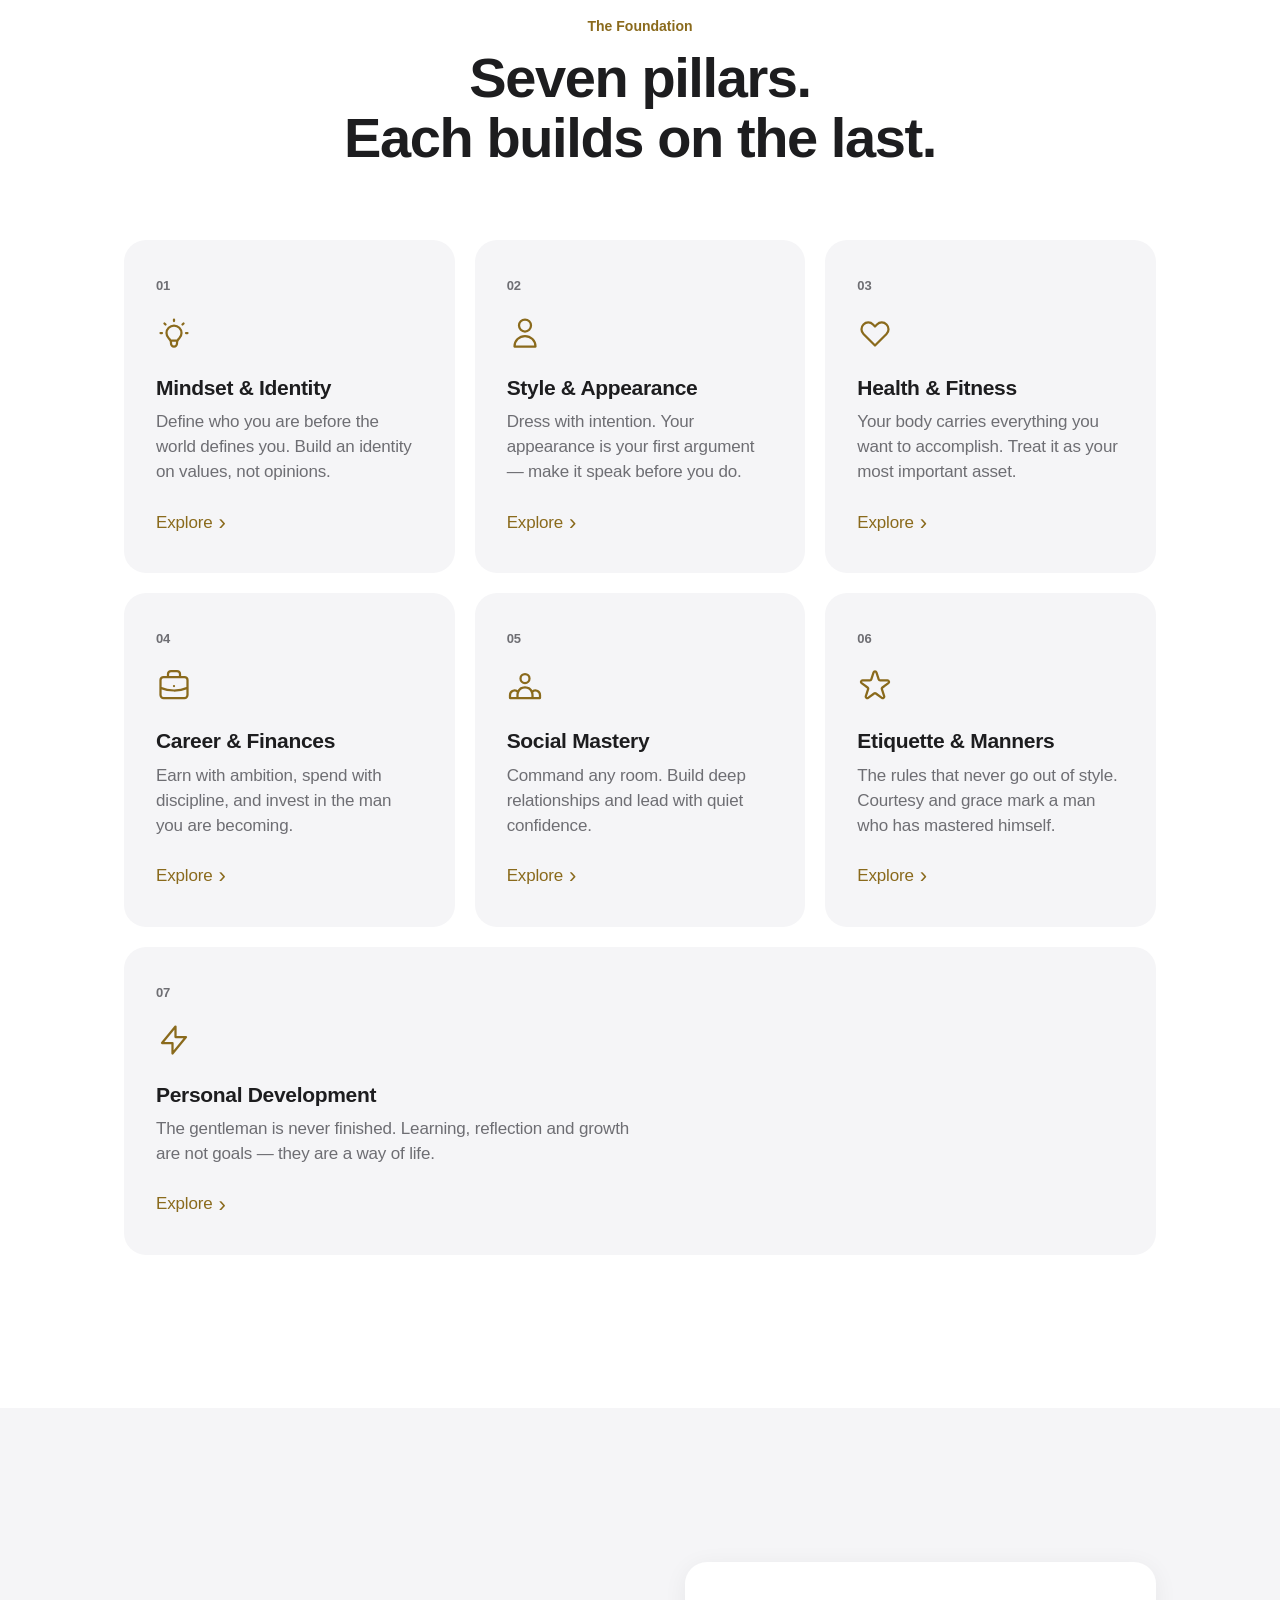
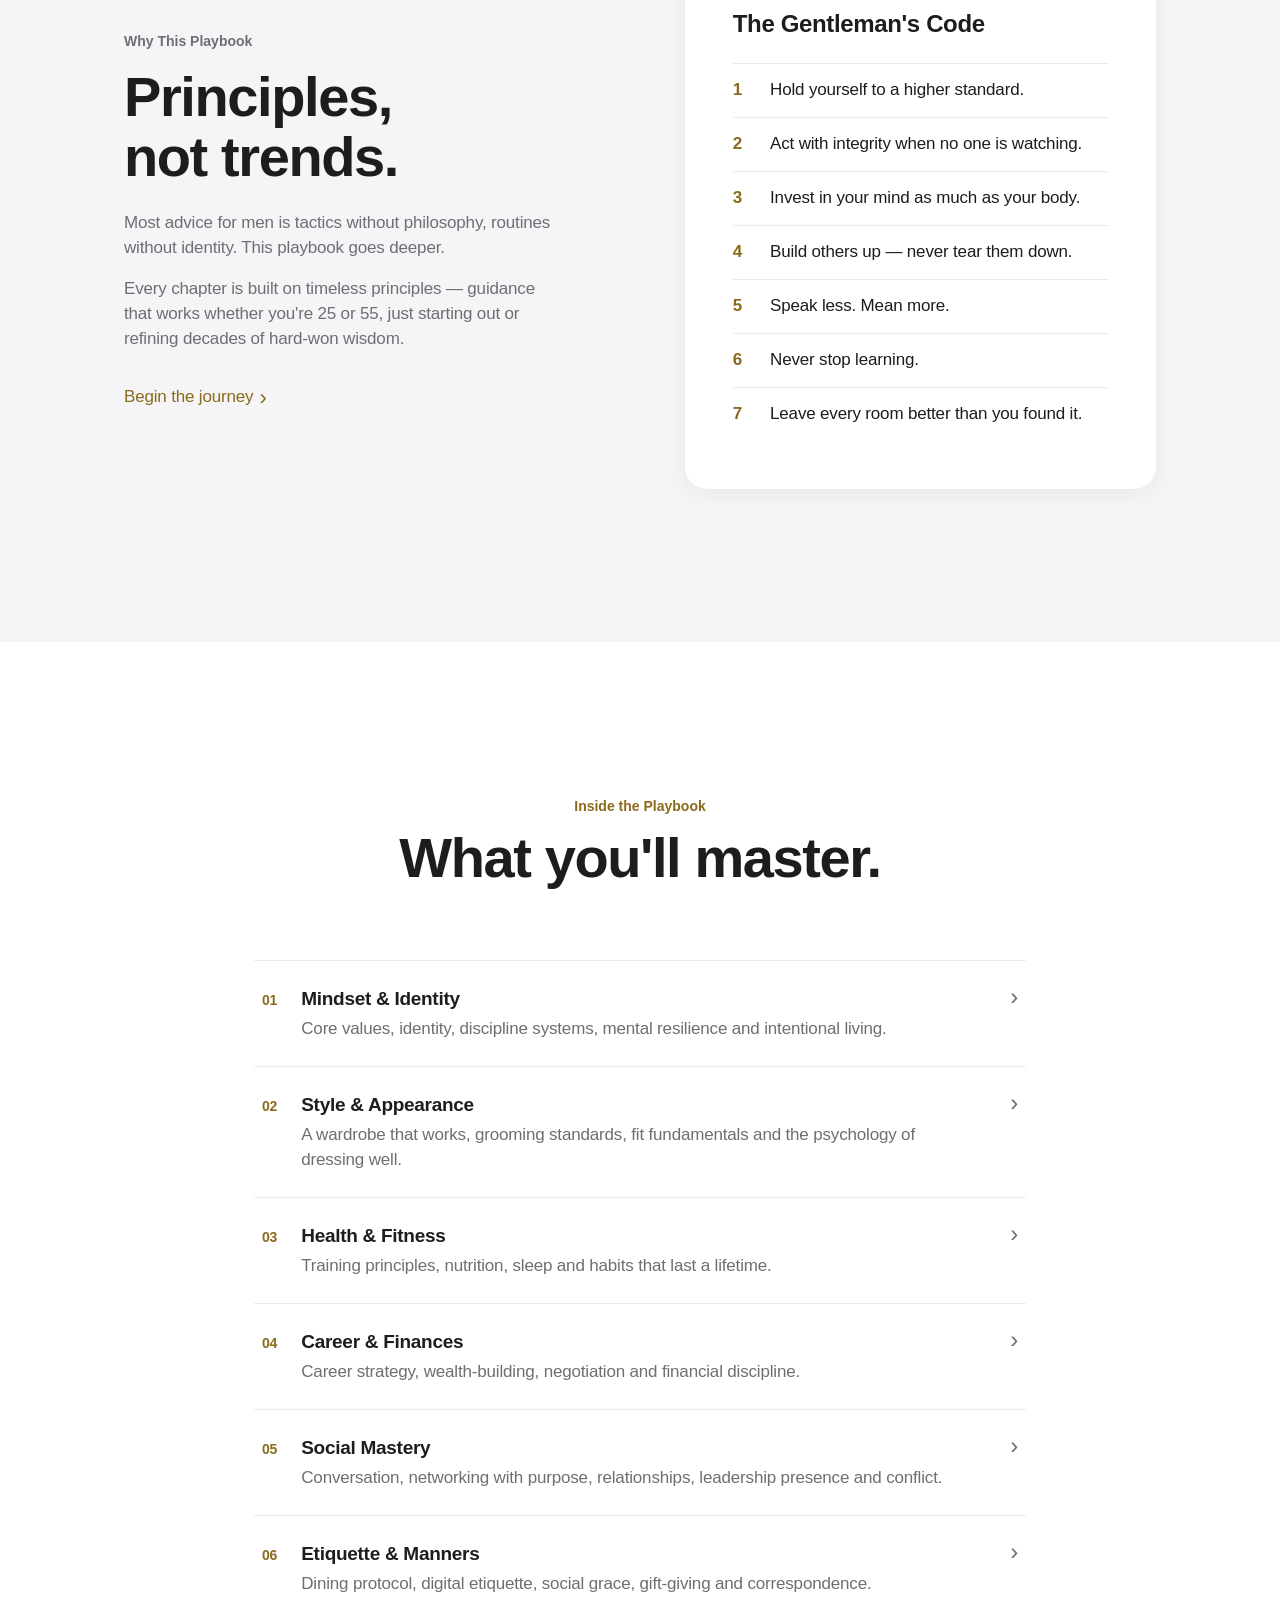
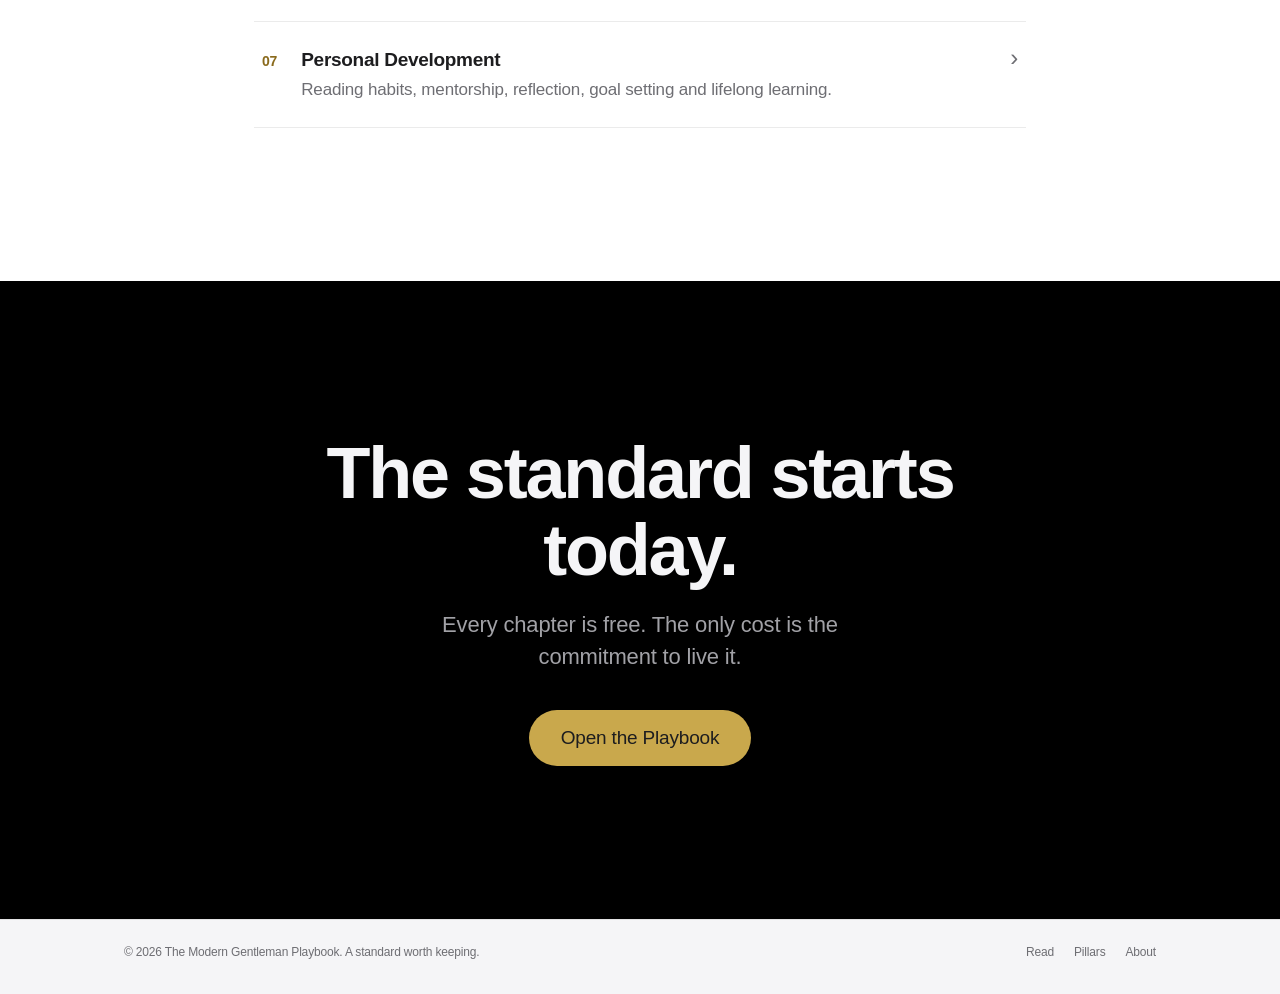
==== commit 6d8a6141: "Move apple-design skill to .claude/skills and redesign landing page The landing page (index.html) no" ====
--- a/index.html
+++ b/index.html
@@ -3,281 +3,185 @@
 <head>
   <meta charset="UTF-8" />
   <meta name="viewport" content="width=device-width, initial-scale=1.0" />
+  <meta name="color-scheme" content="light dark" />
   <title>The Modern Gentleman Playbook</title>
-  <link rel="stylesheet" href="css/styles.css" />
-  <link rel="preconnect" href="https://fonts.googleapis.com" />
-  <link href="https://fonts.googleapis.com/css2?family=Playfair+Display:wght@400;600;700&family=Inter:wght@300;400;500;600&display=swap" rel="stylesheet" />
+  <meta name="description" content="Seven pillars of excellence for men who refuse to settle." />
+  <link rel="stylesheet" href="css/home.css" />
 </head>
 <body>
 
   <!-- Navigation -->
-  <nav class="nav">
+  <nav class="nav" aria-label="Main">
     <div class="nav-inner">
-      <a href="index.html" class="nav-logo">MG<span>Playbook</span></a>
-      <ul class="nav-links">
-        <li><a href="#pillars">The Pillars</a></li>
+      <a href="index.html" class="nav-logo">MG Playbook</a>
+      <button class="nav-toggle" aria-label="Open menu" aria-expanded="false" aria-controls="navLinks">
+        <span></span><span></span>
+      </button>
+      <ul class="nav-links" id="navLinks">
+        <li><a href="#pillars">Pillars</a></li>
         <li><a href="#about">About</a></li>
         <li><a href="#chapters">Chapters</a></li>
-        <li><a href="playbook.html" class="btn btn-sm">Read Now</a></li>
+        <li><a href="playbook.html" class="nav-cta">Read</a></li>
       </ul>
-      <button class="nav-toggle" aria-label="Toggle menu">
-        <span></span><span></span><span></span>
-      </button>
     </div>
   </nav>
 
-  <!-- Hero -->
-  <section class="hero">
-    <div class="hero-bg"></div>
-    <div class="container">
-      <div class="hero-eyebrow">The Definitive Guide</div>
-      <h1 class="hero-title">The Modern<br /><span class="gold">Gentleman</span><br />Playbook</h1>
-      <p class="hero-sub">
-        Seven pillars of excellence for men who refuse to settle — covering mindset, style,
-        fitness, career, relationships, etiquette, and personal mastery.
-      </p>
-      <div class="hero-actions">
-        <a href="playbook.html" class="btn btn-primary">Start Reading</a>
-        <a href="#pillars" class="btn btn-ghost">Explore the Pillars</a>
-      </div>
-      <div class="hero-stats">
-        <div class="stat"><span class="stat-num">7</span><span class="stat-label">Pillars</span></div>
-        <div class="stat-divider"></div>
-        <div class="stat"><span class="stat-num">40+</span><span class="stat-label">Lessons</span></div>
-        <div class="stat-divider"></div>
-        <div class="stat"><span class="stat-num">1</span><span class="stat-label">Standard</span></div>
-      </div>
-    </div>
-    <div class="hero-scroll-hint">
-      <span>Scroll</span>
-      <div class="scroll-line"></div>
-    </div>
-  </section>
-
-  <!-- Manifesto -->
-  <section class="manifesto">
-    <div class="container container-sm">
-      <blockquote>
-        "Being a gentleman is not about perfection. It is about intention — a daily commitment
-        to excellence in how you carry yourself, treat others, and pursue your purpose."
-      </blockquote>
-    </div>
-  </section>
-
-  <!-- Pillars -->
-  <section class="pillars" id="pillars">
-    <div class="container">
-      <div class="section-header">
-        <div class="section-eyebrow">The Foundation</div>
-        <h2>Seven Pillars of the<br /><span class="gold">Modern Gentleman</span></h2>
-        <p class="section-sub">Each pillar builds upon the last — together they form the complete framework for a life lived with intention and integrity.</p>
-      </div>
-      <div class="pillars-grid">
-
-        <div class="pillar-card" data-chapter="1">
-          <div class="pillar-num">01</div>
-          <div class="pillar-icon">
-            <svg viewBox="0 0 24 24" fill="none" stroke="currentColor" stroke-width="1.5"><path d="M9.663 17h4.673M12 3v1m6.364 1.636l-.707.707M21 12h-1M4 12H3m3.343-5.657l-.707-.707m2.828 9.9a5 5 0 117.072 0l-.548.547A3.374 3.374 0 0014 18.469V19a2 2 0 11-4 0v-.531c0-.895-.356-1.754-.988-2.386l-.548-.547z"/></svg>
-          </div>
-          <h3>Mindset &amp; Identity</h3>
-          <p>Define who you are before the world defines you. Forge an unshakeable identity built on values, not opinions.</p>
-          <a href="playbook.html#chapter-1" class="pillar-link">Explore <span>&#8594;</span></a>
-        </div>
-
-        <div class="pillar-card" data-chapter="2">
-          <div class="pillar-num">02</div>
-          <div class="pillar-icon">
-            <svg viewBox="0 0 24 24" fill="none" stroke="currentColor" stroke-width="1.5"><path d="M16 7a4 4 0 11-8 0 4 4 0 018 0zM12 14a7 7 0 00-7 7h14a7 7 0 00-7-7z"/></svg>
-          </div>
-          <h3>Style &amp; Appearance</h3>
-          <p>Dress with intention. Your appearance is your first argument — make it speak before you open your mouth.</p>
-          <a href="playbook.html#chapter-2" class="pillar-link">Explore <span>&#8594;</span></a>
-        </div>
-
-        <div class="pillar-card" data-chapter="3">
-          <div class="pillar-num">03</div>
-          <div class="pillar-icon">
-            <svg viewBox="0 0 24 24" fill="none" stroke="currentColor" stroke-width="1.5"><path d="M4.318 6.318a4.5 4.5 0 000 6.364L12 20.364l7.682-7.682a4.5 4.5 0 00-6.364-6.364L12 7.636l-1.318-1.318a4.5 4.5 0 00-6.364 0z"/></svg>
-          </div>
-          <h3>Health &amp; Fitness</h3>
-          <p>Your body is the vessel for everything you want to accomplish. Treat it as your most important asset.</p>
-          <a href="playbook.html#chapter-3" class="pillar-link">Explore <span>&#8594;</span></a>
-        </div>
-
-        <div class="pillar-card" data-chapter="4">
-          <div class="pillar-num">04</div>
-          <div class="pillar-icon">
-            <svg viewBox="0 0 24 24" fill="none" stroke="currentColor" stroke-width="1.5"><path d="M21 13.255A23.931 23.931 0 0112 15c-3.183 0-6.22-.62-9-1.745M16 6V4a2 2 0 00-2-2h-4a2 2 0 00-2 2v2m4 6h.01M5 20h14a2 2 0 002-2V8a2 2 0 00-2-2H5a2 2 0 00-2 2v10a2 2 0 002 2z"/></svg>
-          </div>
-          <h3>Career &amp; Finances</h3>
-          <p>Build wealth with purpose. A gentleman earns with ambition, spends with discipline, and invests in his future.</p>
-          <a href="playbook.html#chapter-4" class="pillar-link">Explore <span>&#8594;</span></a>
-        </div>
-
-        <div class="pillar-card" data-chapter="5">
-          <div class="pillar-num">05</div>
-          <div class="pillar-icon">
-            <svg viewBox="0 0 24 24" fill="none" stroke="currentColor" stroke-width="1.5"><path d="M17 20h5v-2a3 3 0 00-5.356-1.857M17 20H7m10 0v-2c0-.656-.126-1.283-.356-1.857M7 20H2v-2a3 3 0 015.356-1.857M7 20v-2c0-.656.126-1.283.356-1.857m0 0a5.002 5.002 0 019.288 0M15 7a3 3 0 11-6 0 3 3 0 016 0z"/></svg>
-          </div>
-          <h3>Social Mastery</h3>
-          <p>Command any room. Build deep relationships, master conversation, and lead with quiet confidence.</p>
-          <a href="playbook.html#chapter-5" class="pillar-link">Explore <span>&#8594;</span></a>
-        </div>
-
-        <div class="pillar-card" data-chapter="6">
-          <div class="pillar-num">06</div>
-          <div class="pillar-icon">
-            <svg viewBox="0 0 24 24" fill="none" stroke="currentColor" stroke-width="1.5"><path d="M11.049 2.927c.3-.921 1.603-.921 1.902 0l1.519 4.674a1 1 0 00.95.69h4.915c.969 0 1.371 1.24.588 1.81l-3.976 2.888a1 1 0 00-.363 1.118l1.518 4.674c.3.922-.755 1.688-1.538 1.118l-3.976-2.888a1 1 0 00-1.176 0l-3.976 2.888c-.783.57-1.838-.197-1.538-1.118l1.518-4.674a1 1 0 00-.363-1.118l-3.976-2.888c-.784-.57-.38-1.81.588-1.81h4.914a1 1 0 00.951-.69l1.519-4.674z"/></svg>
-          </div>
-          <h3>Etiquette &amp; Manners</h3>
-          <p>The rules that never go out of style. Courtesy and grace are the marks of a man who has mastered himself.</p>
-          <a href="playbook.html#chapter-6" class="pillar-link">Explore <span>&#8594;</span></a>
-        </div>
-
-        <div class="pillar-card pillar-card--wide" data-chapter="7">
-          <div class="pillar-num">07</div>
-          <div class="pillar-icon">
-            <svg viewBox="0 0 24 24" fill="none" stroke="currentColor" stroke-width="1.5"><path d="M13 10V3L4 14h7v7l9-11h-7z"/></svg>
-          </div>
-          <h3>Personal Development</h3>
-          <p>The gentleman is never finished. Continuous learning, reflection, and growth are not goals — they are a way of life.</p>
-          <a href="playbook.html#chapter-7" class="pillar-link">Explore <span>&#8594;</span></a>
-        </div>
-
-      </div>
-    </div>
-  </section>
-
-  <!-- About -->
-  <section class="about" id="about">
-    <div class="container">
-      <div class="about-grid">
-        <div class="about-content">
-          <div class="section-eyebrow">Why This Playbook</div>
-          <h2>Built for the Man<br />Who <span class="gold">Takes the Standard Seriously</span></h2>
-          <p>There is no shortage of advice for men today. But most of it is superficial — tactics without philosophy, routines without identity.</p>
-          <p>The Modern Gentleman Playbook is different. It goes deep. Each chapter is built around timeless principles, not trends — the kind of guidance that works whether you're 25 or 55, whether you're just starting out or refining decades of hard-won wisdom.</p>
-          <p>This is not about being perfect. It is about being intentional. About choosing, every single day, to hold yourself to a higher standard.</p>
-          <a href="playbook.html" class="btn btn-primary">Begin the Journey</a>
-        </div>
-        <div class="about-visual">
-          <div class="visual-card">
-            <div class="visual-card-inner">
-              <div class="vc-line"></div>
-              <div class="vc-content">
-                <div class="vc-title">The Gentleman's Code</div>
-                <ul class="vc-list">
-                  <li>Hold yourself to a higher standard</li>
-                  <li>Act with integrity when no one is watching</li>
-                  <li>Invest in your mind as much as your body</li>
-                  <li>Build others up — never tear them down</li>
-                  <li>Speak less. Mean more.</li>
-                  <li>Never stop learning</li>
-                  <li>Leave every room better than you found it</li>
-                </ul>
-              </div>
-            </div>
-          </div>
+  <main>
+    <!-- Hero -->
+    <section class="hero">
+      <div class="wrap reveal">
+        <p class="eyebrow">The Definitive Guide</p>
+        <h1 class="hero-title">The Modern Gentleman Playbook.</h1>
+        <p class="hero-sub">Seven pillars. One standard. A complete framework for men who refuse to settle.</p>
+        <div class="actions">
+          <a href="playbook.html" class="btn">Start reading</a>
+          <a href="#pillars" class="link-chevron">Explore the pillars</a>
         </div>
       </div>
-    </div>
-  </section>
+      <dl class="stats wrap reveal">
+        <div><dt>Pillars</dt><dd>7</dd></div>
+        <div><dt>Lessons</dt><dd>40+</dd></div>
+        <div><dt>Cost</dt><dd>Free</dd></div>
+      </dl>
+    </section>
 
-  <!-- Chapters Preview -->
-  <section class="chapters-preview" id="chapters">
-    <div class="container">
-      <div class="section-header">
-        <div class="section-eyebrow">Inside the Playbook</div>
-        <h2>What You'll <span class="gold">Master</span></h2>
+    <!-- Manifesto -->
+    <section class="section section-alt manifesto">
+      <div class="wrap wrap-narrow reveal">
+        <blockquote>
+          Being a gentleman is not about perfection. It is about <em>intention</em>&nbsp;— a daily
+          commitment to excellence in how you carry yourself, treat others, and pursue your purpose.
+        </blockquote>
       </div>
-      <div class="chapters-list">
-        <div class="chapter-item">
-          <span class="chapter-item-num">01</span>
-          <div class="chapter-item-body">
-            <h4>Mindset &amp; Identity</h4>
-            <p>Core values, identity architecture, discipline systems, mental resilience, and the philosophy of intentional living.</p>
-          </div>
-          <a href="playbook.html#chapter-1" class="chapter-item-arrow">&#8594;</a>
-        </div>
-        <div class="chapter-item">
-          <span class="chapter-item-num">02</span>
-          <div class="chapter-item-body">
-            <h4>Style &amp; Appearance</h4>
-            <p>Building a wardrobe that works, grooming standards, fit fundamentals, and the psychology of dressing well.</p>
-          </div>
-          <a href="playbook.html#chapter-2" class="chapter-item-arrow">&#8594;</a>
-        </div>
-        <div class="chapter-item">
-          <span class="chapter-item-num">03</span>
-          <div class="chapter-item-body">
-            <h4>Health &amp; Fitness</h4>
-            <p>Training principles, nutrition fundamentals, sleep optimization, and building habits that last a lifetime.</p>
-          </div>
-          <a href="playbook.html#chapter-3" class="chapter-item-arrow">&#8594;</a>
-        </div>
-        <div class="chapter-item">
-          <span class="chapter-item-num">04</span>
-          <div class="chapter-item-body">
-            <h4>Career &amp; Finances</h4>
-            <p>Career strategy, wealth-building basics, negotiation, entrepreneurial thinking, and financial discipline.</p>
-          </div>
-          <a href="playbook.html#chapter-4" class="chapter-item-arrow">&#8594;</a>
-        </div>
-        <div class="chapter-item">
-          <span class="chapter-item-num">05</span>
-          <div class="chapter-item-body">
-            <h4>Social Mastery</h4>
-            <p>Conversation skills, networking with purpose, romantic relationships, leadership presence, and conflict resolution.</p>
-          </div>
-          <a href="playbook.html#chapter-5" class="chapter-item-arrow">&#8594;</a>
-        </div>
-        <div class="chapter-item">
-          <span class="chapter-item-num">06</span>
-          <div class="chapter-item-body">
-            <h4>Etiquette &amp; Manners</h4>
-            <p>Dining protocol, digital etiquette, social grace, gift-giving, and the lost art of correspondence.</p>
-          </div>
-          <a href="playbook.html#chapter-6" class="chapter-item-arrow">&#8594;</a>
-        </div>
-        <div class="chapter-item">
-          <span class="chapter-item-num">07</span>
-          <div class="chapter-item-body">
-            <h4>Personal Development</h4>
-            <p>Reading habits, mentorship, reflection practices, goal architecture, and lifelong learning systems.</p>
-          </div>
-          <a href="playbook.html#chapter-7" class="chapter-item-arrow">&#8594;</a>
+    </section>
+
+    <!-- Pillars -->
+    <section class="section" id="pillars">
+      <div class="wrap">
+        <header class="section-head reveal">
+          <p class="eyebrow">The Foundation</p>
+          <h2>Seven pillars.<br />Each builds on the last.</h2>
+        </header>
+
+        <div class="grid">
+          <a class="card reveal" href="playbook.html#chapter-1">
+            <span class="card-num">01</span>
+            <svg class="card-icon" viewBox="0 0 24 24" aria-hidden="true"><path d="M9.663 17h4.673M12 3v1m6.364 1.636l-.707.707M21 12h-1M4 12H3m3.343-5.657l-.707-.707m2.828 9.9a5 5 0 117.072 0l-.548.547A3.374 3.374 0 0014 18.469V19a2 2 0 11-4 0v-.531c0-.895-.356-1.754-.988-2.386l-.548-.547z"/></svg>
+            <h3>Mindset &amp; Identity</h3>
+            <p>Define who you are before the world defines you. Build an identity on values, not opinions.</p>
+            <span class="link-chevron">Explore</span>
+          </a>
+          <a class="card reveal" href="playbook.html#chapter-2">
+            <span class="card-num">02</span>
+            <svg class="card-icon" viewBox="0 0 24 24" aria-hidden="true"><path d="M16 7a4 4 0 11-8 0 4 4 0 018 0zM12 14a7 7 0 00-7 7h14a7 7 0 00-7-7z"/></svg>
+            <h3>Style &amp; Appearance</h3>
+            <p>Dress with intention. Your appearance is your first argument — make it speak before you do.</p>
+            <span class="link-chevron">Explore</span>
+          </a>
+          <a class="card reveal" href="playbook.html#chapter-3">
+            <span class="card-num">03</span>
+            <svg class="card-icon" viewBox="0 0 24 24" aria-hidden="true"><path d="M4.318 6.318a4.5 4.5 0 000 6.364L12 20.364l7.682-7.682a4.5 4.5 0 00-6.364-6.364L12 7.636l-1.318-1.318a4.5 4.5 0 00-6.364 0z"/></svg>
+            <h3>Health &amp; Fitness</h3>
+            <p>Your body carries everything you want to accomplish. Treat it as your most important asset.</p>
+            <span class="link-chevron">Explore</span>
+          </a>
+          <a class="card reveal" href="playbook.html#chapter-4">
+            <span class="card-num">04</span>
+            <svg class="card-icon" viewBox="0 0 24 24" aria-hidden="true"><path d="M21 13.255A23.931 23.931 0 0112 15c-3.183 0-6.22-.62-9-1.745M16 6V4a2 2 0 00-2-2h-4a2 2 0 00-2 2v2m4 6h.01M5 20h14a2 2 0 002-2V8a2 2 0 00-2-2H5a2 2 0 00-2 2v10a2 2 0 002 2z"/></svg>
+            <h3>Career &amp; Finances</h3>
+            <p>Earn with ambition, spend with discipline, and invest in the man you are becoming.</p>
+            <span class="link-chevron">Explore</span>
+          </a>
+          <a class="card reveal" href="playbook.html#chapter-5">
+            <span class="card-num">05</span>
+            <svg class="card-icon" viewBox="0 0 24 24" aria-hidden="true"><path d="M17 20h5v-2a3 3 0 00-5.356-1.857M17 20H7m10 0v-2c0-.656-.126-1.283-.356-1.857M7 20H2v-2a3 3 0 015.356-1.857M7 20v-2c0-.656.126-1.283.356-1.857m0 0a5.002 5.002 0 019.288 0M15 7a3 3 0 11-6 0 3 3 0 016 0z"/></svg>
+            <h3>Social Mastery</h3>
+            <p>Command any room. Build deep relationships and lead with quiet confidence.</p>
+            <span class="link-chevron">Explore</span>
+          </a>
+          <a class="card reveal" href="playbook.html#chapter-6">
+            <span class="card-num">06</span>
+            <svg class="card-icon" viewBox="0 0 24 24" aria-hidden="true"><path d="M11.049 2.927c.3-.921 1.603-.921 1.902 0l1.519 4.674a1 1 0 00.95.69h4.915c.969 0 1.371 1.24.588 1.81l-3.976 2.888a1 1 0 00-.363 1.118l1.518 4.674c.3.922-.755 1.688-1.538 1.118l-3.976-2.888a1 1 0 00-1.176 0l-3.976 2.888c-.783.57-1.838-.197-1.538-1.118l1.518-4.674a1 1 0 00-.363-1.118l-3.976-2.888c-.784-.57-.38-1.81.588-1.81h4.914a1 1 0 00.951-.69l1.519-4.674z"/></svg>
+            <h3>Etiquette &amp; Manners</h3>
+            <p>The rules that never go out of style. Courtesy and grace mark a man who has mastered himself.</p>
+            <span class="link-chevron">Explore</span>
+          </a>
+          <a class="card card-wide reveal" href="playbook.html#chapter-7">
+            <span class="card-num">07</span>
+            <svg class="card-icon" viewBox="0 0 24 24" aria-hidden="true"><path d="M13 10V3L4 14h7v7l9-11h-7z"/></svg>
+            <h3>Personal Development</h3>
+            <p>The gentleman is never finished. Learning, reflection and growth are not goals — they are a way of life.</p>
+            <span class="link-chevron">Explore</span>
+          </a>
         </div>
       </div>
-    </div>
-  </section>
+    </section>
 
-  <!-- CTA -->
-  <section class="cta">
-    <div class="container container-sm">
-      <div class="cta-inner">
-        <div class="section-eyebrow">Ready?</div>
-        <h2>The Standard<br />Starts <span class="gold">Today</span></h2>
-        <p>Every chapter is free. Every lesson is yours. The only cost is the commitment to live it.</p>
-        <a href="playbook.html" class="btn btn-primary btn-lg">Open the Playbook</a>
-      </div>
-    </div>
-  </section>
-
-  <!-- Footer -->
-  <footer class="footer">
-    <div class="container">
-      <div class="footer-inner">
-        <a href="index.html" class="nav-logo">MG<span>Playbook</span></a>
-        <p class="footer-copy">&copy; 2026 The Modern Gentleman Playbook. A standard worth keeping.</p>
-        <div class="footer-links">
-          <a href="playbook.html">Read</a>
-          <a href="#pillars">Pillars</a>
-          <a href="#about">About</a>
+    <!-- About -->
+    <section class="section section-alt" id="about">
+      <div class="wrap about">
+        <div class="about-copy reveal">
+          <p class="eyebrow">Why This Playbook</p>
+          <h2>Principles,<br />not trends.</h2>
+          <p>Most advice for men is tactics without philosophy, routines without identity. This playbook goes deeper.</p>
+          <p>Every chapter is built on timeless principles — guidance that works whether you're 25 or 55, just starting out or refining decades of hard-won wisdom.</p>
+          <a href="playbook.html" class="link-chevron">Begin the journey</a>
+        </div>
+        <div class="code-card reveal">
+          <h3>The Gentleman's Code</h3>
+          <ol>
+            <li>Hold yourself to a higher standard.</li>
+            <li>Act with integrity when no one is watching.</li>
+            <li>Invest in your mind as much as your body.</li>
+            <li>Build others up — never tear them down.</li>
+            <li>Speak less. Mean more.</li>
+            <li>Never stop learning.</li>
+            <li>Leave every room better than you found it.</li>
+          </ol>
         </div>
       </div>
+    </section>
+
+    <!-- Chapters -->
+    <section class="section" id="chapters">
+      <div class="wrap wrap-mid">
+        <header class="section-head reveal">
+          <p class="eyebrow">Inside the Playbook</p>
+          <h2>What you'll master.</h2>
+        </header>
+        <ul class="chapters">
+          <li class="reveal"><a href="playbook.html#chapter-1"><span class="ch-num">01</span><span class="ch-body"><strong>Mindset &amp; Identity</strong><span>Core values, identity, discipline systems, mental resilience and intentional living.</span></span></a></li>
+          <li class="reveal"><a href="playbook.html#chapter-2"><span class="ch-num">02</span><span class="ch-body"><strong>Style &amp; Appearance</strong><span>A wardrobe that works, grooming standards, fit fundamentals and the psychology of dressing well.</span></span></a></li>
+          <li class="reveal"><a href="playbook.html#chapter-3"><span class="ch-num">03</span><span class="ch-body"><strong>Health &amp; Fitness</strong><span>Training principles, nutrition, sleep and habits that last a lifetime.</span></span></a></li>
+          <li class="reveal"><a href="playbook.html#chapter-4"><span class="ch-num">04</span><span class="ch-body"><strong>Career &amp; Finances</strong><span>Career strategy, wealth-building, negotiation and financial discipline.</span></span></a></li>
+          <li class="reveal"><a href="playbook.html#chapter-5"><span class="ch-num">05</span><span class="ch-body"><strong>Social Mastery</strong><span>Conversation, networking with purpose, relationships, leadership presence and conflict.</span></span></a></li>
+          <li class="reveal"><a href="playbook.html#chapter-6"><span class="ch-num">06</span><span class="ch-body"><strong>Etiquette &amp; Manners</strong><span>Dining protocol, digital etiquette, social grace, gift-giving and correspondence.</span></span></a></li>
+          <li class="reveal"><a href="playbook.html#chapter-7"><span class="ch-num">07</span><span class="ch-body"><strong>Personal Development</strong><span>Reading habits, mentorship, reflection, goal setting and lifelong learning.</span></span></a></li>
+        </ul>
+      </div>
+    </section>
+
+    <!-- CTA -->
+    <section class="section section-dark cta">
+      <div class="wrap wrap-narrow reveal">
+        <h2>The standard starts today.</h2>
+        <p>Every chapter is free. The only cost is the commitment to live it.</p>
+        <a href="playbook.html" class="btn btn-lg">Open the Playbook</a>
+      </div>
+    </section>
+  </main>
+
+  <footer class="footer">
+    <div class="wrap footer-inner">
+      <p>&copy; 2026 The Modern Gentleman Playbook. A standard worth keeping.</p>
+      <nav class="footer-links" aria-label="Footer">
+        <a href="playbook.html">Read</a>
+        <a href="#pillars">Pillars</a>
+        <a href="#about">About</a>
+      </nav>
     </div>
   </footer>
 
-  <script src="js/script.js"></script>
+  <script src="js/home.js"></script>
 </body>
 </html>
--- a/css/home.css
+++ b/css/home.css
@@ -0,0 +1,318 @@
+/* ============================================================
+   Modern Gentleman Playbook — Landing page (Apple-inspired)
+   Standalone stylesheet: the reader (playbook.html) keeps styles.css
+   ============================================================ */
+
+:root {
+  --bg:        #ffffff;
+  --bg-alt:    #f5f5f7;
+  --bg-card:   #ffffff;
+  --text:      #1d1d1f;
+  --text-2:    #6e6e73;
+  --hairline:  rgba(0, 0, 0, 0.08);
+  --nav-bg:    rgba(255, 255, 255, 0.72);
+  --gold:      #c9a84c;          /* brand accent: fills */
+  --accent:    #8a6a1c;          /* accent text on light bg (AA) */
+  --on-gold:   #1d1d1f;
+  --shadow:    0 4px 24px rgba(0, 0, 0, 0.06);
+  --shadow-hover: 0 12px 40px rgba(0, 0, 0, 0.10);
+
+  --font: -apple-system, BlinkMacSystemFont, "SF Pro Text", "Inter", "Helvetica Neue", Arial, sans-serif;
+  --font-display: -apple-system, BlinkMacSystemFont, "SF Pro Display", "Inter", "Helvetica Neue", Arial, sans-serif;
+
+  --radius-card: 22px;
+  --radius-pill: 980px;
+  --ease: cubic-bezier(0.28, 0.11, 0.32, 1);
+  --section-y: clamp(88px, 12vw, 160px);
+  --gutter: 24px;
+}
+
+@media (prefers-color-scheme: dark) {
+  :root {
+    --bg:       #000000;
+    --bg-alt:   #101010;
+    --bg-card:  #1c1c1e;
+    --text:     #f5f5f7;
+    --text-2:   #a1a1a6;
+    --hairline: rgba(255, 255, 255, 0.12);
+    --nav-bg:   rgba(22, 22, 23, 0.72);
+    --accent:   #d9b85c;
+    --shadow:   none;
+    --shadow-hover: none;
+  }
+}
+
+/* --- Base --- */
+*, *::before, *::after { box-sizing: border-box; margin: 0; padding: 0; }
+html { scroll-behavior: smooth; scroll-padding-top: 64px; }
+body {
+  background: var(--bg);
+  color: var(--text);
+  font-family: var(--font);
+  font-size: 1.0625rem;
+  line-height: 1.47;
+  letter-spacing: -0.01em;
+  -webkit-font-smoothing: antialiased;
+  text-rendering: optimizeLegibility;
+}
+a { color: inherit; text-decoration: none; }
+ul, ol { list-style: none; }
+:focus-visible { outline: 3px solid var(--gold); outline-offset: 3px; border-radius: 6px; }
+
+.wrap        { max-width: 1080px; margin: 0 auto; padding: 0 var(--gutter); }
+.wrap-mid    { max-width: 820px; }
+.wrap-narrow { max-width: 760px; text-align: center; }
+
+/* --- Type --- */
+h1, h2, h3 { font-family: var(--font-display); font-weight: 700; color: var(--text); }
+h2 {
+  font-size: clamp(2.25rem, 5vw, 3.5rem);
+  line-height: 1.07;
+  letter-spacing: -0.025em;
+}
+h3 { font-size: 1.3125rem; line-height: 1.2; letter-spacing: -0.015em; font-weight: 600; }
+.eyebrow {
+  font-size: 0.875rem;
+  font-weight: 600;
+  letter-spacing: 0;
+  color: var(--accent);
+  margin-bottom: 12px;
+}
+
+/* --- Controls --- */
+.btn {
+  display: inline-flex; align-items: center; justify-content: center;
+  min-height: 44px;
+  padding: 12px 24px;
+  border-radius: var(--radius-pill);
+  background: var(--gold);
+  color: var(--on-gold);
+  font-size: 1.0625rem;
+  font-weight: 500;
+  transition: background 0.25s var(--ease), transform 0.25s var(--ease);
+}
+.btn:hover  { background: #d6b75e; }
+.btn:active { transform: scale(0.98); }
+.btn-lg { padding: 14px 32px; font-size: 1.1875rem; }
+
+.link-chevron {
+  display: inline-flex; align-items: center; min-height: 44px;
+  color: var(--accent);
+  font-weight: 500;
+}
+.link-chevron::after {
+  content: "›";
+  margin-left: 6px;
+  font-size: 1.3em;
+  line-height: 1;
+  transition: transform 0.25s var(--ease);
+}
+.link-chevron:hover { text-decoration: underline; text-underline-offset: 3px; }
+.link-chevron:hover::after { transform: translateX(3px); }
+
+/* --- Nav --- */
+.nav {
+  position: sticky; top: 0; z-index: 100;
+  background: var(--nav-bg);
+  -webkit-backdrop-filter: saturate(180%) blur(20px);
+  backdrop-filter: saturate(180%) blur(20px);
+  border-bottom: 1px solid var(--hairline);
+}
+.nav-inner {
+  max-width: 1080px; height: 52px; margin: 0 auto; padding: 0 var(--gutter);
+  display: flex; align-items: center; justify-content: space-between;
+}
+.nav-logo { font-family: var(--font-display); font-weight: 600; font-size: 1.0625rem; letter-spacing: -0.02em; }
+.nav-links { display: flex; align-items: center; gap: 28px; }
+.nav-links a { font-size: 0.8125rem; color: var(--text); opacity: 0.8; transition: opacity 0.2s var(--ease); }
+.nav-links a:hover { opacity: 1; }
+.nav-links .nav-cta {
+  opacity: 1; padding: 6px 14px; border-radius: var(--radius-pill);
+  background: var(--gold); color: var(--on-gold); font-weight: 500;
+}
+.nav-toggle {
+  display: none; width: 44px; height: 44px; margin-right: -10px;
+  background: none; border: 0; cursor: pointer; position: relative;
+}
+.nav-toggle span {
+  position: absolute; left: 13px; width: 18px; height: 1.5px; background: var(--text);
+  transition: transform 0.3s var(--ease);
+}
+.nav-toggle span:first-child { top: 18px; }
+.nav-toggle span:last-child  { top: 25px; }
+.nav-toggle[aria-expanded="true"] span:first-child { transform: translateY(3.5px) rotate(45deg); }
+.nav-toggle[aria-expanded="true"] span:last-child  { transform: translateY(-3.5px) rotate(-45deg); }
+
+/* --- Hero --- */
+.hero {
+  min-height: calc(100svh - 52px);
+  display: flex; flex-direction: column; justify-content: center;
+  padding: clamp(72px, 10vw, 120px) 0 clamp(56px, 8vw, 96px);
+  text-align: center;
+}
+.hero-title {
+  font-size: clamp(2.75rem, 8vw, 5.5rem);
+  line-height: 1.04;
+  letter-spacing: -0.035em;
+  max-width: 14ch;
+  margin: 0 auto;
+}
+.hero-sub {
+  max-width: 34ch;
+  margin: 24px auto 0;
+  font-size: clamp(1.1875rem, 2.2vw, 1.5rem);
+  line-height: 1.35;
+  color: var(--text-2);
+}
+.actions {
+  margin-top: 36px;
+  display: flex; flex-wrap: wrap; align-items: center; justify-content: center; gap: 16px 28px;
+}
+.stats {
+  margin-top: clamp(56px, 8vw, 96px);
+  display: flex; justify-content: center; gap: clamp(32px, 8vw, 96px);
+}
+.stats div { display: flex; flex-direction: column-reverse; align-items: center; }
+.stats dd { font-family: var(--font-display); font-size: clamp(2rem, 4vw, 2.75rem); font-weight: 600; letter-spacing: -0.03em; line-height: 1.1; }
+.stats dt { font-size: 0.875rem; color: var(--text-2); }
+
+/* --- Sections --- */
+.section      { padding: var(--section-y) 0; }
+.section-alt  { background: var(--bg-alt); }
+.section-head { text-align: center; margin-bottom: clamp(48px, 6vw, 72px); }
+
+/* Manifesto */
+.manifesto blockquote {
+  font-family: var(--font-display);
+  font-size: clamp(1.625rem, 3.6vw, 2.5rem);
+  line-height: 1.2;
+  letter-spacing: -0.02em;
+  font-weight: 600;
+  color: var(--text);
+}
+.manifesto em { font-style: normal; color: var(--accent); }
+
+/* Pillar cards */
+.grid { display: grid; grid-template-columns: repeat(3, 1fr); gap: 20px; }
+.card {
+  display: flex; flex-direction: column;
+  padding: 36px 32px 28px;
+  background: var(--bg-alt);
+  border-radius: var(--radius-card);
+  transition: transform 0.4s var(--ease), box-shadow 0.4s var(--ease), background 0.4s var(--ease);
+}
+.card:hover { transform: scale(1.015); box-shadow: var(--shadow-hover); }
+.card-num  { font-size: 0.8125rem; font-weight: 600; color: var(--text-2); font-variant-numeric: tabular-nums; }
+.card-icon {
+  width: 36px; height: 36px; margin: 20px 0 24px;
+  fill: none; stroke: var(--accent); stroke-width: 1.5; stroke-linecap: round; stroke-linejoin: round;
+}
+.card h3 { margin-bottom: 10px; }
+.card p  { color: var(--text-2); flex: 1; }
+.card .link-chevron { margin-top: 16px; }
+.card-wide { grid-column: 1 / -1; }
+.card-wide p { max-width: 52ch; }
+
+@media (prefers-color-scheme: dark) {
+  .card { background: var(--bg-card); }
+}
+
+/* About */
+.about { display: grid; grid-template-columns: 1fr 1fr; gap: clamp(48px, 7vw, 96px); align-items: center; }
+.about-copy h2 { margin-bottom: 24px; }
+.about-copy p  { color: var(--text-2); margin-bottom: 16px; max-width: 46ch; }
+.about-copy .link-chevron { margin-top: 8px; }
+.code-card {
+  background: var(--bg-card);
+  border-radius: var(--radius-card);
+  padding: clamp(32px, 4vw, 48px);
+  box-shadow: var(--shadow);
+}
+.code-card h3 { font-size: 1.5rem; margin-bottom: 24px; }
+.code-card ol { counter-reset: code; }
+.code-card li {
+  counter-increment: code;
+  display: flex; gap: 16px;
+  padding: 14px 0;
+  border-top: 1px solid var(--hairline);
+}
+.code-card li::before {
+  content: counter(code);
+  min-width: 1.25em;
+  color: var(--accent);
+  font-weight: 600;
+  font-variant-numeric: tabular-nums;
+}
+
+/* Chapters list */
+.chapters li { border-top: 1px solid var(--hairline); }
+.chapters li:last-child { border-bottom: 1px solid var(--hairline); }
+.chapters a {
+  display: flex; align-items: baseline; gap: 24px;
+  padding: 24px 8px;
+  border-radius: 12px;
+  transition: background 0.25s var(--ease);
+}
+.chapters a:hover { background: var(--bg-alt); }
+.chapters a::after {
+  content: "›"; margin-left: auto; padding-left: 16px;
+  color: var(--text-2); font-size: 1.5rem; line-height: 1;
+  transition: transform 0.25s var(--ease), color 0.25s var(--ease);
+}
+.chapters a:hover::after { transform: translateX(4px); color: var(--accent); }
+.ch-num  { font-size: 0.875rem; font-weight: 600; color: var(--accent); font-variant-numeric: tabular-nums; }
+.ch-body { display: flex; flex-direction: column; gap: 4px; }
+.ch-body strong { font-size: 1.1875rem; font-weight: 600; letter-spacing: -0.015em; }
+.ch-body span   { color: var(--text-2); }
+
+/* CTA — always dark, the one dramatic moment */
+.section-dark { background: #000; color: #f5f5f7; }
+.section-dark h2 { color: #f5f5f7; font-size: clamp(2.5rem, 6vw, 4.5rem); letter-spacing: -0.03em; }
+.cta p { color: #a1a1a6; font-size: clamp(1.1875rem, 2vw, 1.375rem); margin: 20px auto 36px; max-width: 36ch; }
+
+/* Footer */
+.footer { background: var(--bg-alt); border-top: 1px solid var(--hairline); padding: 24px 0 32px; }
+.footer-inner { display: flex; flex-wrap: wrap; justify-content: space-between; align-items: center; gap: 12px 24px; }
+.footer p { font-size: 0.75rem; color: var(--text-2); }
+.footer-links { display: flex; gap: 20px; }
+.footer-links a { font-size: 0.75rem; color: var(--text-2); }
+.footer-links a:hover { color: var(--text); text-decoration: underline; }
+
+/* --- Scroll reveal (motion only when allowed) --- */
+@media (prefers-reduced-motion: no-preference) {
+  .js .reveal {
+    opacity: 0;
+    transform: translateY(20px);
+    transition: opacity 0.8s var(--ease), transform 0.8s var(--ease);
+  }
+  .js .reveal.in { opacity: 1; transform: none; }
+}
+@media (prefers-reduced-motion: reduce) {
+  html { scroll-behavior: auto; }
+  *, *::before, *::after { transition: none !important; }
+}
+
+/* --- Responsive --- */
+@media (max-width: 900px) {
+  .grid  { grid-template-columns: repeat(2, 1fr); }
+  .about { grid-template-columns: 1fr; }
+}
+@media (max-width: 640px) {
+  :root { --gutter: 16px; }
+  .nav-toggle { display: block; }
+  .nav-links {
+    position: absolute; top: 52px; left: 0; right: 0;
+    flex-direction: column; align-items: stretch; gap: 0;
+    padding: 8px var(--gutter) 20px;
+    background: var(--bg);
+    border-bottom: 1px solid var(--hairline);
+    display: none;
+  }
+  .nav-links.open { display: flex; }
+  .nav-links a { display: flex; align-items: center; min-height: 48px; font-size: 1.0625rem; opacity: 1; border-bottom: 1px solid var(--hairline); }
+  .nav-links li:last-child a { border-bottom: 0; }
+  .nav-links .nav-cta { justify-content: center; margin-top: 16px; padding: 12px; }
+  .grid  { grid-template-columns: 1fr; gap: 16px; }
+  .card  { padding: 28px 24px 20px; }
+  .chapters a { gap: 16px; padding: 20px 4px; }
+}
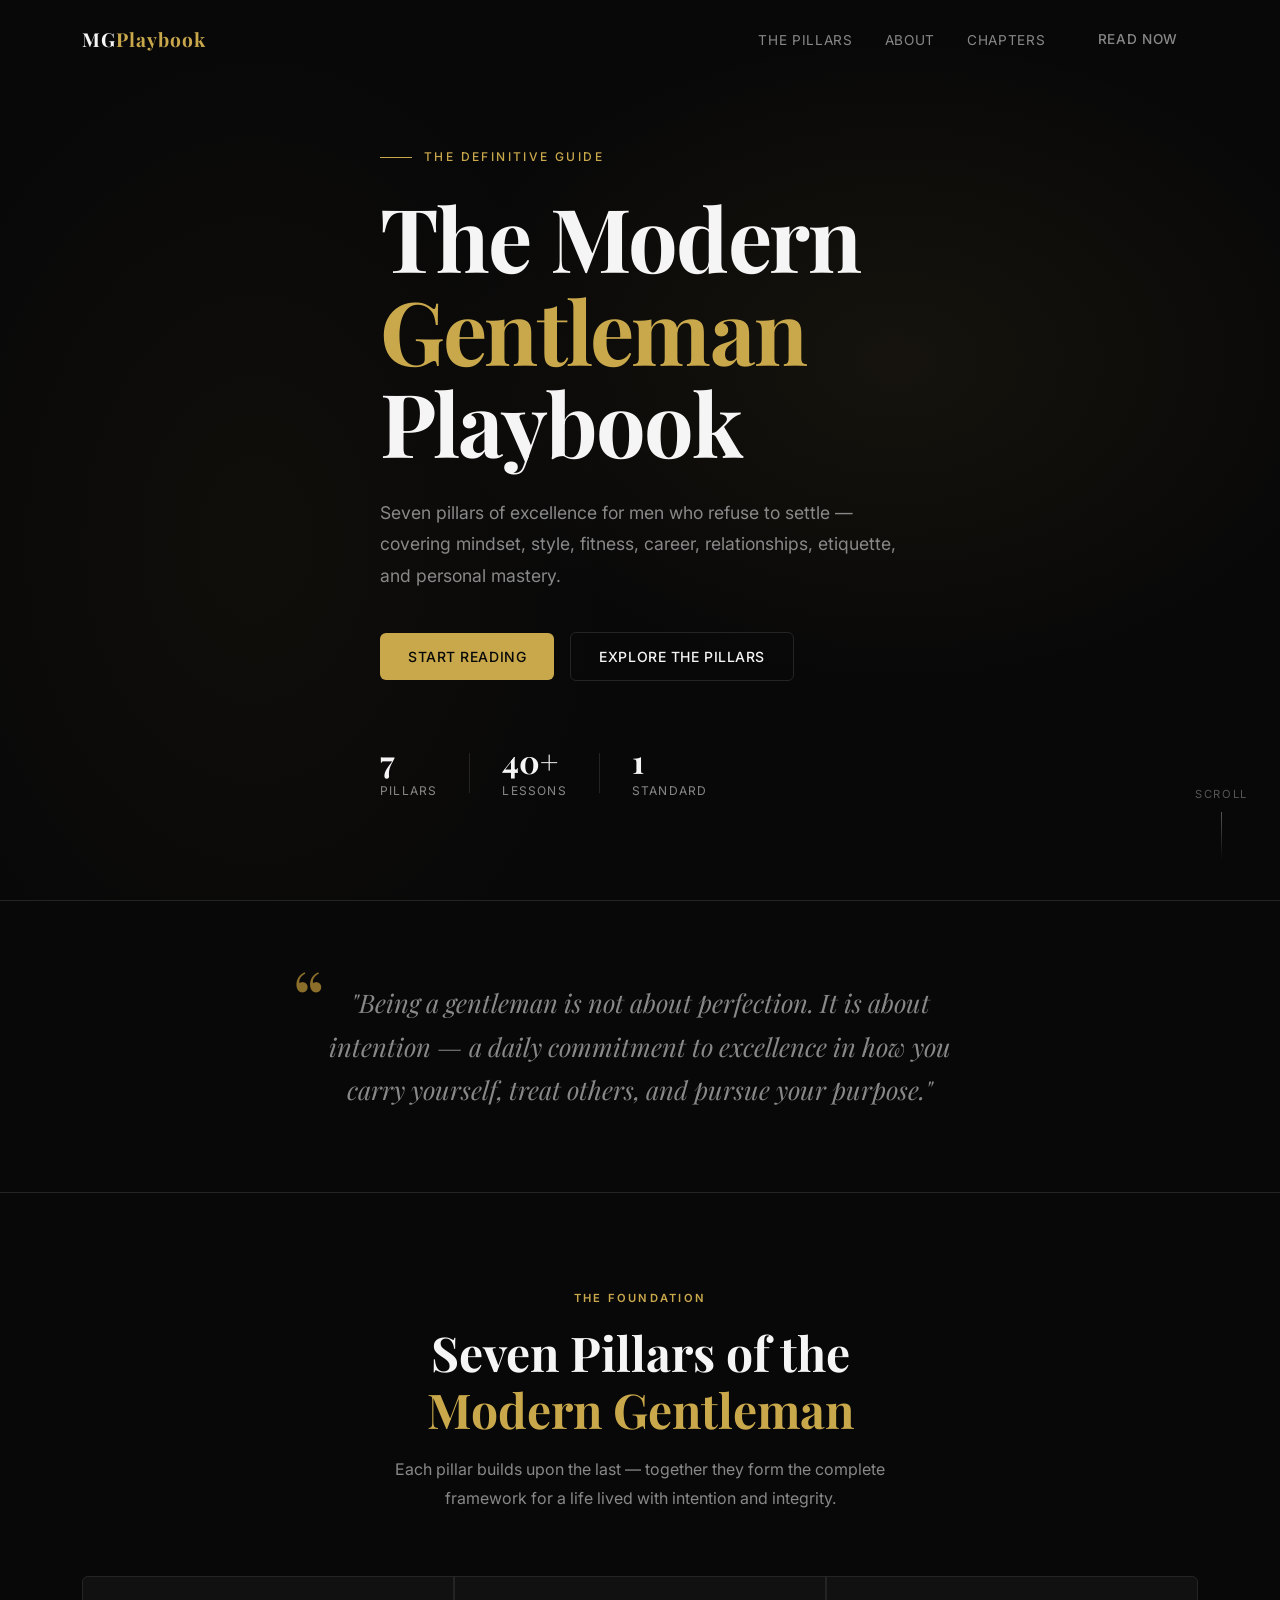
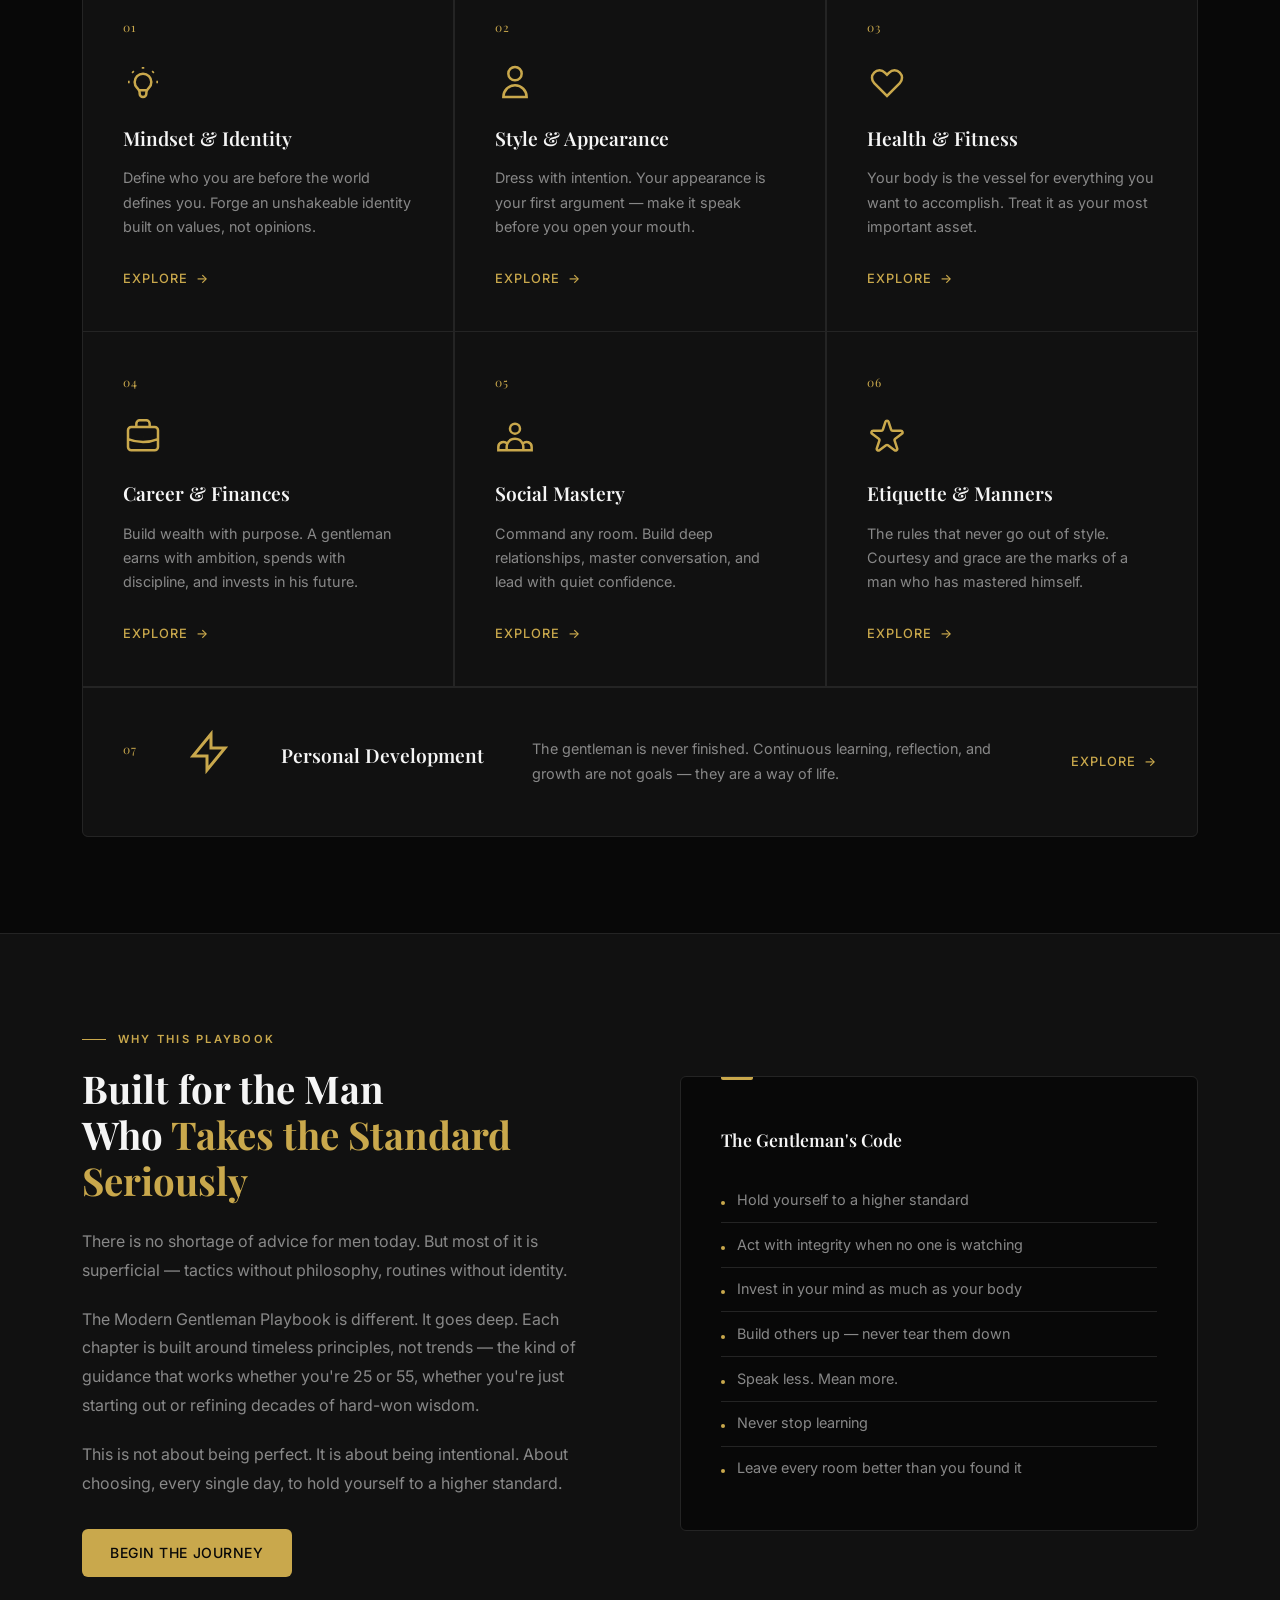
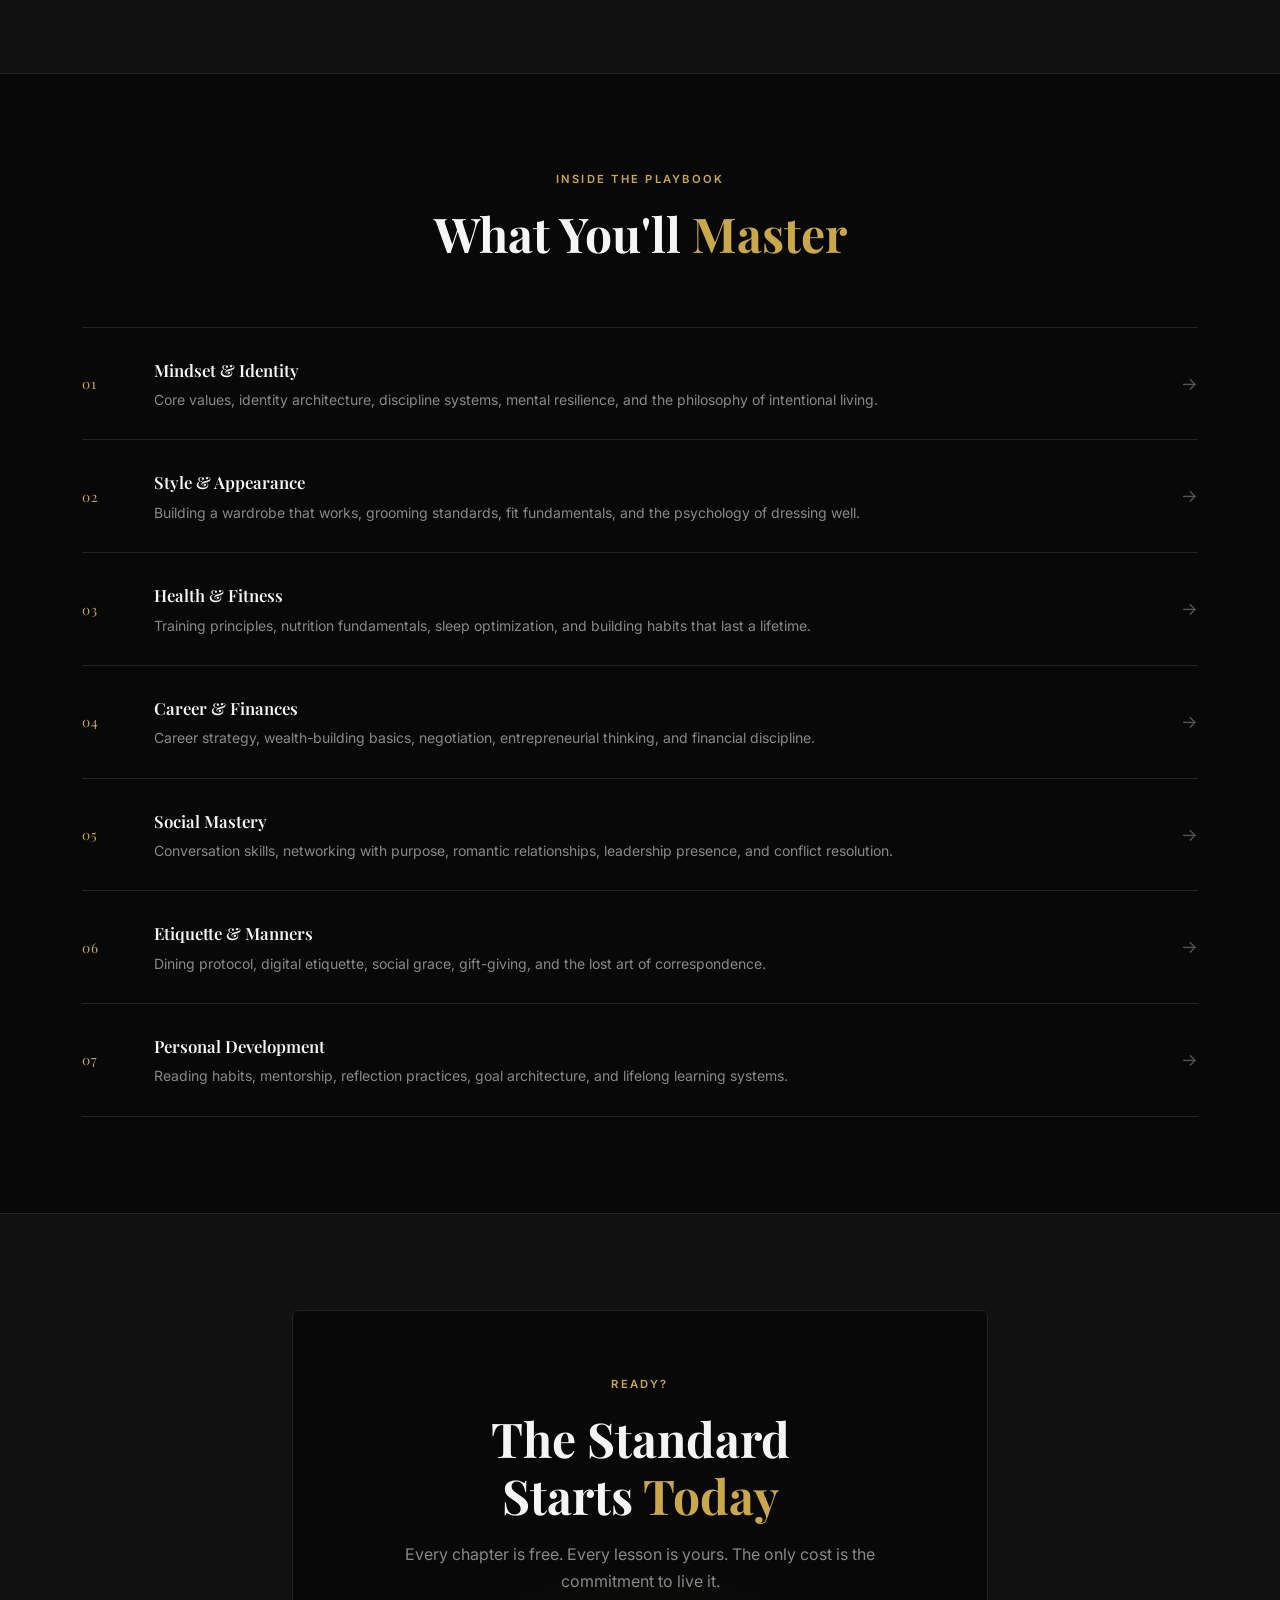
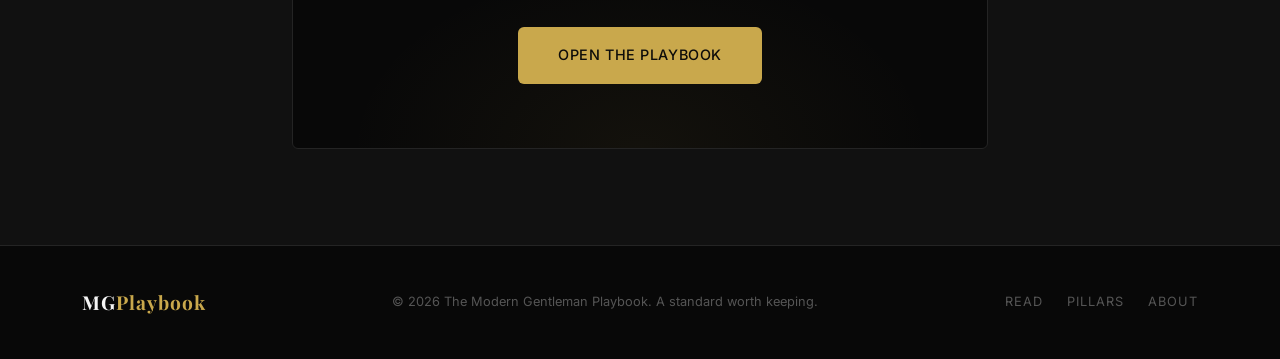
==== commit cbcfa42d: "Revert landing page redesign; keep only the apple-design skill Co-Authored-By: Claude Opus 5.5 <nore" ====
--- a/index.html
+++ b/index.html
@@ -3,185 +3,281 @@
 <head>
   <meta charset="UTF-8" />
   <meta name="viewport" content="width=device-width, initial-scale=1.0" />
-  <meta name="color-scheme" content="light dark" />
   <title>The Modern Gentleman Playbook</title>
-  <meta name="description" content="Seven pillars of excellence for men who refuse to settle." />
-  <link rel="stylesheet" href="css/home.css" />
+  <link rel="stylesheet" href="css/styles.css" />
+  <link rel="preconnect" href="https://fonts.googleapis.com" />
+  <link href="https://fonts.googleapis.com/css2?family=Playfair+Display:wght@400;600;700&family=Inter:wght@300;400;500;600&display=swap" rel="stylesheet" />
 </head>
 <body>
 
   <!-- Navigation -->
-  <nav class="nav" aria-label="Main">
+  <nav class="nav">
     <div class="nav-inner">
-      <a href="index.html" class="nav-logo">MG Playbook</a>
-      <button class="nav-toggle" aria-label="Open menu" aria-expanded="false" aria-controls="navLinks">
-        <span></span><span></span>
-      </button>
-      <ul class="nav-links" id="navLinks">
-        <li><a href="#pillars">Pillars</a></li>
+      <a href="index.html" class="nav-logo">MG<span>Playbook</span></a>
+      <ul class="nav-links">
+        <li><a href="#pillars">The Pillars</a></li>
         <li><a href="#about">About</a></li>
         <li><a href="#chapters">Chapters</a></li>
-        <li><a href="playbook.html" class="nav-cta">Read</a></li>
+        <li><a href="playbook.html" class="btn btn-sm">Read Now</a></li>
       </ul>
+      <button class="nav-toggle" aria-label="Toggle menu">
+        <span></span><span></span><span></span>
+      </button>
     </div>
   </nav>
 
-  <main>
-    <!-- Hero -->
-    <section class="hero">
-      <div class="wrap reveal">
-        <p class="eyebrow">The Definitive Guide</p>
-        <h1 class="hero-title">The Modern Gentleman Playbook.</h1>
-        <p class="hero-sub">Seven pillars. One standard. A complete framework for men who refuse to settle.</p>
-        <div class="actions">
-          <a href="playbook.html" class="btn">Start reading</a>
-          <a href="#pillars" class="link-chevron">Explore the pillars</a>
-        </div>
-      </div>
-      <dl class="stats wrap reveal">
-        <div><dt>Pillars</dt><dd>7</dd></div>
-        <div><dt>Lessons</dt><dd>40+</dd></div>
-        <div><dt>Cost</dt><dd>Free</dd></div>
-      </dl>
-    </section>
-
-    <!-- Manifesto -->
-    <section class="section section-alt manifesto">
-      <div class="wrap wrap-narrow reveal">
-        <blockquote>
-          Being a gentleman is not about perfection. It is about <em>intention</em>&nbsp;— a daily
-          commitment to excellence in how you carry yourself, treat others, and pursue your purpose.
-        </blockquote>
-      </div>
-    </section>
-
-    <!-- Pillars -->
-    <section class="section" id="pillars">
-      <div class="wrap">
-        <header class="section-head reveal">
-          <p class="eyebrow">The Foundation</p>
-          <h2>Seven pillars.<br />Each builds on the last.</h2>
-        </header>
-
-        <div class="grid">
-          <a class="card reveal" href="playbook.html#chapter-1">
-            <span class="card-num">01</span>
-            <svg class="card-icon" viewBox="0 0 24 24" aria-hidden="true"><path d="M9.663 17h4.673M12 3v1m6.364 1.636l-.707.707M21 12h-1M4 12H3m3.343-5.657l-.707-.707m2.828 9.9a5 5 0 117.072 0l-.548.547A3.374 3.374 0 0014 18.469V19a2 2 0 11-4 0v-.531c0-.895-.356-1.754-.988-2.386l-.548-.547z"/></svg>
-            <h3>Mindset &amp; Identity</h3>
-            <p>Define who you are before the world defines you. Build an identity on values, not opinions.</p>
-            <span class="link-chevron">Explore</span>
-          </a>
-          <a class="card reveal" href="playbook.html#chapter-2">
-            <span class="card-num">02</span>
-            <svg class="card-icon" viewBox="0 0 24 24" aria-hidden="true"><path d="M16 7a4 4 0 11-8 0 4 4 0 018 0zM12 14a7 7 0 00-7 7h14a7 7 0 00-7-7z"/></svg>
-            <h3>Style &amp; Appearance</h3>
-            <p>Dress with intention. Your appearance is your first argument — make it speak before you do.</p>
-            <span class="link-chevron">Explore</span>
-          </a>
-          <a class="card reveal" href="playbook.html#chapter-3">
-            <span class="card-num">03</span>
-            <svg class="card-icon" viewBox="0 0 24 24" aria-hidden="true"><path d="M4.318 6.318a4.5 4.5 0 000 6.364L12 20.364l7.682-7.682a4.5 4.5 0 00-6.364-6.364L12 7.636l-1.318-1.318a4.5 4.5 0 00-6.364 0z"/></svg>
-            <h3>Health &amp; Fitness</h3>
-            <p>Your body carries everything you want to accomplish. Treat it as your most important asset.</p>
-            <span class="link-chevron">Explore</span>
-          </a>
-          <a class="card reveal" href="playbook.html#chapter-4">
-            <span class="card-num">04</span>
-            <svg class="card-icon" viewBox="0 0 24 24" aria-hidden="true"><path d="M21 13.255A23.931 23.931 0 0112 15c-3.183 0-6.22-.62-9-1.745M16 6V4a2 2 0 00-2-2h-4a2 2 0 00-2 2v2m4 6h.01M5 20h14a2 2 0 002-2V8a2 2 0 00-2-2H5a2 2 0 00-2 2v10a2 2 0 002 2z"/></svg>
-            <h3>Career &amp; Finances</h3>
-            <p>Earn with ambition, spend with discipline, and invest in the man you are becoming.</p>
-            <span class="link-chevron">Explore</span>
-          </a>
-          <a class="card reveal" href="playbook.html#chapter-5">
-            <span class="card-num">05</span>
-            <svg class="card-icon" viewBox="0 0 24 24" aria-hidden="true"><path d="M17 20h5v-2a3 3 0 00-5.356-1.857M17 20H7m10 0v-2c0-.656-.126-1.283-.356-1.857M7 20H2v-2a3 3 0 015.356-1.857M7 20v-2c0-.656.126-1.283.356-1.857m0 0a5.002 5.002 0 019.288 0M15 7a3 3 0 11-6 0 3 3 0 016 0z"/></svg>
-            <h3>Social Mastery</h3>
-            <p>Command any room. Build deep relationships and lead with quiet confidence.</p>
-            <span class="link-chevron">Explore</span>
-          </a>
-          <a class="card reveal" href="playbook.html#chapter-6">
-            <span class="card-num">06</span>
-            <svg class="card-icon" viewBox="0 0 24 24" aria-hidden="true"><path d="M11.049 2.927c.3-.921 1.603-.921 1.902 0l1.519 4.674a1 1 0 00.95.69h4.915c.969 0 1.371 1.24.588 1.81l-3.976 2.888a1 1 0 00-.363 1.118l1.518 4.674c.3.922-.755 1.688-1.538 1.118l-3.976-2.888a1 1 0 00-1.176 0l-3.976 2.888c-.783.57-1.838-.197-1.538-1.118l1.518-4.674a1 1 0 00-.363-1.118l-3.976-2.888c-.784-.57-.38-1.81.588-1.81h4.914a1 1 0 00.951-.69l1.519-4.674z"/></svg>
-            <h3>Etiquette &amp; Manners</h3>
-            <p>The rules that never go out of style. Courtesy and grace mark a man who has mastered himself.</p>
-            <span class="link-chevron">Explore</span>
-          </a>
-          <a class="card card-wide reveal" href="playbook.html#chapter-7">
-            <span class="card-num">07</span>
-            <svg class="card-icon" viewBox="0 0 24 24" aria-hidden="true"><path d="M13 10V3L4 14h7v7l9-11h-7z"/></svg>
-            <h3>Personal Development</h3>
-            <p>The gentleman is never finished. Learning, reflection and growth are not goals — they are a way of life.</p>
-            <span class="link-chevron">Explore</span>
-          </a>
-        </div>
-      </div>
-    </section>
-
-    <!-- About -->
-    <section class="section section-alt" id="about">
-      <div class="wrap about">
-        <div class="about-copy reveal">
-          <p class="eyebrow">Why This Playbook</p>
-          <h2>Principles,<br />not trends.</h2>
-          <p>Most advice for men is tactics without philosophy, routines without identity. This playbook goes deeper.</p>
-          <p>Every chapter is built on timeless principles — guidance that works whether you're 25 or 55, just starting out or refining decades of hard-won wisdom.</p>
-          <a href="playbook.html" class="link-chevron">Begin the journey</a>
-        </div>
-        <div class="code-card reveal">
-          <h3>The Gentleman's Code</h3>
-          <ol>
-            <li>Hold yourself to a higher standard.</li>
-            <li>Act with integrity when no one is watching.</li>
-            <li>Invest in your mind as much as your body.</li>
-            <li>Build others up — never tear them down.</li>
-            <li>Speak less. Mean more.</li>
-            <li>Never stop learning.</li>
-            <li>Leave every room better than you found it.</li>
-          </ol>
-        </div>
-      </div>
-    </section>
-
-    <!-- Chapters -->
-    <section class="section" id="chapters">
-      <div class="wrap wrap-mid">
-        <header class="section-head reveal">
-          <p class="eyebrow">Inside the Playbook</p>
-          <h2>What you'll master.</h2>
-        </header>
-        <ul class="chapters">
-          <li class="reveal"><a href="playbook.html#chapter-1"><span class="ch-num">01</span><span class="ch-body"><strong>Mindset &amp; Identity</strong><span>Core values, identity, discipline systems, mental resilience and intentional living.</span></span></a></li>
-          <li class="reveal"><a href="playbook.html#chapter-2"><span class="ch-num">02</span><span class="ch-body"><strong>Style &amp; Appearance</strong><span>A wardrobe that works, grooming standards, fit fundamentals and the psychology of dressing well.</span></span></a></li>
-          <li class="reveal"><a href="playbook.html#chapter-3"><span class="ch-num">03</span><span class="ch-body"><strong>Health &amp; Fitness</strong><span>Training principles, nutrition, sleep and habits that last a lifetime.</span></span></a></li>
-          <li class="reveal"><a href="playbook.html#chapter-4"><span class="ch-num">04</span><span class="ch-body"><strong>Career &amp; Finances</strong><span>Career strategy, wealth-building, negotiation and financial discipline.</span></span></a></li>
-          <li class="reveal"><a href="playbook.html#chapter-5"><span class="ch-num">05</span><span class="ch-body"><strong>Social Mastery</strong><span>Conversation, networking with purpose, relationships, leadership presence and conflict.</span></span></a></li>
-          <li class="reveal"><a href="playbook.html#chapter-6"><span class="ch-num">06</span><span class="ch-body"><strong>Etiquette &amp; Manners</strong><span>Dining protocol, digital etiquette, social grace, gift-giving and correspondence.</span></span></a></li>
-          <li class="reveal"><a href="playbook.html#chapter-7"><span class="ch-num">07</span><span class="ch-body"><strong>Personal Development</strong><span>Reading habits, mentorship, reflection, goal setting and lifelong learning.</span></span></a></li>
-        </ul>
-      </div>
-    </section>
-
-    <!-- CTA -->
-    <section class="section section-dark cta">
-      <div class="wrap wrap-narrow reveal">
-        <h2>The standard starts today.</h2>
-        <p>Every chapter is free. The only cost is the commitment to live it.</p>
-        <a href="playbook.html" class="btn btn-lg">Open the Playbook</a>
-      </div>
-    </section>
-  </main>
-
+  <!-- Hero -->
+  <section class="hero">
+    <div class="hero-bg"></div>
+    <div class="container">
+      <div class="hero-eyebrow">The Definitive Guide</div>
+      <h1 class="hero-title">The Modern<br /><span class="gold">Gentleman</span><br />Playbook</h1>
+      <p class="hero-sub">
+        Seven pillars of excellence for men who refuse to settle — covering mindset, style,
+        fitness, career, relationships, etiquette, and personal mastery.
+      </p>
+      <div class="hero-actions">
+        <a href="playbook.html" class="btn btn-primary">Start Reading</a>
+        <a href="#pillars" class="btn btn-ghost">Explore the Pillars</a>
+      </div>
+      <div class="hero-stats">
+        <div class="stat"><span class="stat-num">7</span><span class="stat-label">Pillars</span></div>
+        <div class="stat-divider"></div>
+        <div class="stat"><span class="stat-num">40+</span><span class="stat-label">Lessons</span></div>
+        <div class="stat-divider"></div>
+        <div class="stat"><span class="stat-num">1</span><span class="stat-label">Standard</span></div>
+      </div>
+    </div>
+    <div class="hero-scroll-hint">
+      <span>Scroll</span>
+      <div class="scroll-line"></div>
+    </div>
+  </section>
+
+  <!-- Manifesto -->
+  <section class="manifesto">
+    <div class="container container-sm">
+      <blockquote>
+        "Being a gentleman is not about perfection. It is about intention — a daily commitment
+        to excellence in how you carry yourself, treat others, and pursue your purpose."
+      </blockquote>
+    </div>
+  </section>
+
+  <!-- Pillars -->
+  <section class="pillars" id="pillars">
+    <div class="container">
+      <div class="section-header">
+        <div class="section-eyebrow">The Foundation</div>
+        <h2>Seven Pillars of the<br /><span class="gold">Modern Gentleman</span></h2>
+        <p class="section-sub">Each pillar builds upon the last — together they form the complete framework for a life lived with intention and integrity.</p>
+      </div>
+      <div class="pillars-grid">
+
+        <div class="pillar-card" data-chapter="1">
+          <div class="pillar-num">01</div>
+          <div class="pillar-icon">
+            <svg viewBox="0 0 24 24" fill="none" stroke="currentColor" stroke-width="1.5"><path d="M9.663 17h4.673M12 3v1m6.364 1.636l-.707.707M21 12h-1M4 12H3m3.343-5.657l-.707-.707m2.828 9.9a5 5 0 117.072 0l-.548.547A3.374 3.374 0 0014 18.469V19a2 2 0 11-4 0v-.531c0-.895-.356-1.754-.988-2.386l-.548-.547z"/></svg>
+          </div>
+          <h3>Mindset &amp; Identity</h3>
+          <p>Define who you are before the world defines you. Forge an unshakeable identity built on values, not opinions.</p>
+          <a href="playbook.html#chapter-1" class="pillar-link">Explore <span>&#8594;</span></a>
+        </div>
+
+        <div class="pillar-card" data-chapter="2">
+          <div class="pillar-num">02</div>
+          <div class="pillar-icon">
+            <svg viewBox="0 0 24 24" fill="none" stroke="currentColor" stroke-width="1.5"><path d="M16 7a4 4 0 11-8 0 4 4 0 018 0zM12 14a7 7 0 00-7 7h14a7 7 0 00-7-7z"/></svg>
+          </div>
+          <h3>Style &amp; Appearance</h3>
+          <p>Dress with intention. Your appearance is your first argument — make it speak before you open your mouth.</p>
+          <a href="playbook.html#chapter-2" class="pillar-link">Explore <span>&#8594;</span></a>
+        </div>
+
+        <div class="pillar-card" data-chapter="3">
+          <div class="pillar-num">03</div>
+          <div class="pillar-icon">
+            <svg viewBox="0 0 24 24" fill="none" stroke="currentColor" stroke-width="1.5"><path d="M4.318 6.318a4.5 4.5 0 000 6.364L12 20.364l7.682-7.682a4.5 4.5 0 00-6.364-6.364L12 7.636l-1.318-1.318a4.5 4.5 0 00-6.364 0z"/></svg>
+          </div>
+          <h3>Health &amp; Fitness</h3>
+          <p>Your body is the vessel for everything you want to accomplish. Treat it as your most important asset.</p>
+          <a href="playbook.html#chapter-3" class="pillar-link">Explore <span>&#8594;</span></a>
+        </div>
+
+        <div class="pillar-card" data-chapter="4">
+          <div class="pillar-num">04</div>
+          <div class="pillar-icon">
+            <svg viewBox="0 0 24 24" fill="none" stroke="currentColor" stroke-width="1.5"><path d="M21 13.255A23.931 23.931 0 0112 15c-3.183 0-6.22-.62-9-1.745M16 6V4a2 2 0 00-2-2h-4a2 2 0 00-2 2v2m4 6h.01M5 20h14a2 2 0 002-2V8a2 2 0 00-2-2H5a2 2 0 00-2 2v10a2 2 0 002 2z"/></svg>
+          </div>
+          <h3>Career &amp; Finances</h3>
+          <p>Build wealth with purpose. A gentleman earns with ambition, spends with discipline, and invests in his future.</p>
+          <a href="playbook.html#chapter-4" class="pillar-link">Explore <span>&#8594;</span></a>
+        </div>
+
+        <div class="pillar-card" data-chapter="5">
+          <div class="pillar-num">05</div>
+          <div class="pillar-icon">
+            <svg viewBox="0 0 24 24" fill="none" stroke="currentColor" stroke-width="1.5"><path d="M17 20h5v-2a3 3 0 00-5.356-1.857M17 20H7m10 0v-2c0-.656-.126-1.283-.356-1.857M7 20H2v-2a3 3 0 015.356-1.857M7 20v-2c0-.656.126-1.283.356-1.857m0 0a5.002 5.002 0 019.288 0M15 7a3 3 0 11-6 0 3 3 0 016 0z"/></svg>
+          </div>
+          <h3>Social Mastery</h3>
+          <p>Command any room. Build deep relationships, master conversation, and lead with quiet confidence.</p>
+          <a href="playbook.html#chapter-5" class="pillar-link">Explore <span>&#8594;</span></a>
+        </div>
+
+        <div class="pillar-card" data-chapter="6">
+          <div class="pillar-num">06</div>
+          <div class="pillar-icon">
+            <svg viewBox="0 0 24 24" fill="none" stroke="currentColor" stroke-width="1.5"><path d="M11.049 2.927c.3-.921 1.603-.921 1.902 0l1.519 4.674a1 1 0 00.95.69h4.915c.969 0 1.371 1.24.588 1.81l-3.976 2.888a1 1 0 00-.363 1.118l1.518 4.674c.3.922-.755 1.688-1.538 1.118l-3.976-2.888a1 1 0 00-1.176 0l-3.976 2.888c-.783.57-1.838-.197-1.538-1.118l1.518-4.674a1 1 0 00-.363-1.118l-3.976-2.888c-.784-.57-.38-1.81.588-1.81h4.914a1 1 0 00.951-.69l1.519-4.674z"/></svg>
+          </div>
+          <h3>Etiquette &amp; Manners</h3>
+          <p>The rules that never go out of style. Courtesy and grace are the marks of a man who has mastered himself.</p>
+          <a href="playbook.html#chapter-6" class="pillar-link">Explore <span>&#8594;</span></a>
+        </div>
+
+        <div class="pillar-card pillar-card--wide" data-chapter="7">
+          <div class="pillar-num">07</div>
+          <div class="pillar-icon">
+            <svg viewBox="0 0 24 24" fill="none" stroke="currentColor" stroke-width="1.5"><path d="M13 10V3L4 14h7v7l9-11h-7z"/></svg>
+          </div>
+          <h3>Personal Development</h3>
+          <p>The gentleman is never finished. Continuous learning, reflection, and growth are not goals — they are a way of life.</p>
+          <a href="playbook.html#chapter-7" class="pillar-link">Explore <span>&#8594;</span></a>
+        </div>
+
+      </div>
+    </div>
+  </section>
+
+  <!-- About -->
+  <section class="about" id="about">
+    <div class="container">
+      <div class="about-grid">
+        <div class="about-content">
+          <div class="section-eyebrow">Why This Playbook</div>
+          <h2>Built for the Man<br />Who <span class="gold">Takes the Standard Seriously</span></h2>
+          <p>There is no shortage of advice for men today. But most of it is superficial — tactics without philosophy, routines without identity.</p>
+          <p>The Modern Gentleman Playbook is different. It goes deep. Each chapter is built around timeless principles, not trends — the kind of guidance that works whether you're 25 or 55, whether you're just starting out or refining decades of hard-won wisdom.</p>
+          <p>This is not about being perfect. It is about being intentional. About choosing, every single day, to hold yourself to a higher standard.</p>
+          <a href="playbook.html" class="btn btn-primary">Begin the Journey</a>
+        </div>
+        <div class="about-visual">
+          <div class="visual-card">
+            <div class="visual-card-inner">
+              <div class="vc-line"></div>
+              <div class="vc-content">
+                <div class="vc-title">The Gentleman's Code</div>
+                <ul class="vc-list">
+                  <li>Hold yourself to a higher standard</li>
+                  <li>Act with integrity when no one is watching</li>
+                  <li>Invest in your mind as much as your body</li>
+                  <li>Build others up — never tear them down</li>
+                  <li>Speak less. Mean more.</li>
+                  <li>Never stop learning</li>
+                  <li>Leave every room better than you found it</li>
+                </ul>
+              </div>
+            </div>
+          </div>
+        </div>
+      </div>
+    </div>
+  </section>
+
+  <!-- Chapters Preview -->
+  <section class="chapters-preview" id="chapters">
+    <div class="container">
+      <div class="section-header">
+        <div class="section-eyebrow">Inside the Playbook</div>
+        <h2>What You'll <span class="gold">Master</span></h2>
+      </div>
+      <div class="chapters-list">
+        <div class="chapter-item">
+          <span class="chapter-item-num">01</span>
+          <div class="chapter-item-body">
+            <h4>Mindset &amp; Identity</h4>
+            <p>Core values, identity architecture, discipline systems, mental resilience, and the philosophy of intentional living.</p>
+          </div>
+          <a href="playbook.html#chapter-1" class="chapter-item-arrow">&#8594;</a>
+        </div>
+        <div class="chapter-item">
+          <span class="chapter-item-num">02</span>
+          <div class="chapter-item-body">
+            <h4>Style &amp; Appearance</h4>
+            <p>Building a wardrobe that works, grooming standards, fit fundamentals, and the psychology of dressing well.</p>
+          </div>
+          <a href="playbook.html#chapter-2" class="chapter-item-arrow">&#8594;</a>
+        </div>
+        <div class="chapter-item">
+          <span class="chapter-item-num">03</span>
+          <div class="chapter-item-body">
+            <h4>Health &amp; Fitness</h4>
+            <p>Training principles, nutrition fundamentals, sleep optimization, and building habits that last a lifetime.</p>
+          </div>
+          <a href="playbook.html#chapter-3" class="chapter-item-arrow">&#8594;</a>
+        </div>
+        <div class="chapter-item">
+          <span class="chapter-item-num">04</span>
+          <div class="chapter-item-body">
+            <h4>Career &amp; Finances</h4>
+            <p>Career strategy, wealth-building basics, negotiation, entrepreneurial thinking, and financial discipline.</p>
+          </div>
+          <a href="playbook.html#chapter-4" class="chapter-item-arrow">&#8594;</a>
+        </div>
+        <div class="chapter-item">
+          <span class="chapter-item-num">05</span>
+          <div class="chapter-item-body">
+            <h4>Social Mastery</h4>
+            <p>Conversation skills, networking with purpose, romantic relationships, leadership presence, and conflict resolution.</p>
+          </div>
+          <a href="playbook.html#chapter-5" class="chapter-item-arrow">&#8594;</a>
+        </div>
+        <div class="chapter-item">
+          <span class="chapter-item-num">06</span>
+          <div class="chapter-item-body">
+            <h4>Etiquette &amp; Manners</h4>
+            <p>Dining protocol, digital etiquette, social grace, gift-giving, and the lost art of correspondence.</p>
+          </div>
+          <a href="playbook.html#chapter-6" class="chapter-item-arrow">&#8594;</a>
+        </div>
+        <div class="chapter-item">
+          <span class="chapter-item-num">07</span>
+          <div class="chapter-item-body">
+            <h4>Personal Development</h4>
+            <p>Reading habits, mentorship, reflection practices, goal architecture, and lifelong learning systems.</p>
+          </div>
+          <a href="playbook.html#chapter-7" class="chapter-item-arrow">&#8594;</a>
+        </div>
+      </div>
+    </div>
+  </section>
+
+  <!-- CTA -->
+  <section class="cta">
+    <div class="container container-sm">
+      <div class="cta-inner">
+        <div class="section-eyebrow">Ready?</div>
+        <h2>The Standard<br />Starts <span class="gold">Today</span></h2>
+        <p>Every chapter is free. Every lesson is yours. The only cost is the commitment to live it.</p>
+        <a href="playbook.html" class="btn btn-primary btn-lg">Open the Playbook</a>
+      </div>
+    </div>
+  </section>
+
+  <!-- Footer -->
   <footer class="footer">
-    <div class="wrap footer-inner">
-      <p>&copy; 2026 The Modern Gentleman Playbook. A standard worth keeping.</p>
-      <nav class="footer-links" aria-label="Footer">
-        <a href="playbook.html">Read</a>
-        <a href="#pillars">Pillars</a>
-        <a href="#about">About</a>
-      </nav>
+    <div class="container">
+      <div class="footer-inner">
+        <a href="index.html" class="nav-logo">MG<span>Playbook</span></a>
+        <p class="footer-copy">&copy; 2026 The Modern Gentleman Playbook. A standard worth keeping.</p>
+        <div class="footer-links">
+          <a href="playbook.html">Read</a>
+          <a href="#pillars">Pillars</a>
+          <a href="#about">About</a>
+        </div>
+      </div>
     </div>
   </footer>
 
-  <script src="js/home.js"></script>
+  <script src="js/script.js"></script>
 </body>
 </html>
--- a/css/styles.css
+++ b/css/styles.css
@@ -0,0 +1,852 @@
+/* ============================================================
+   Modern Gentleman Playbook — Stylesheet
+   Color palette: near-black background, gold accent, clean type
+   ============================================================ */
+
+/* --- Reset & Base --- */
+*, *::before, *::after { box-sizing: border-box; margin: 0; padding: 0; }
+
+:root {
+  --black:      #080808;
+  --surface:    #111111;
+  --surface-2:  #1a1a1a;
+  --border:     #242424;
+  --gold:       #c9a84c;
+  --gold-light: #e8cc80;
+  --gold-dim:   #8a6e2a;
+  --white:      #f5f5f5;
+  --muted:      #888888;
+  --muted-2:    #555555;
+  --font-serif: 'Playfair Display', Georgia, serif;
+  --font-sans:  'Inter', system-ui, sans-serif;
+  --transition: 0.25s ease;
+  --radius:     6px;
+  --max-w:      1180px;
+  --reader-w:   720px;
+}
+
+html { scroll-behavior: smooth; font-size: 16px; }
+
+body {
+  background: var(--black);
+  color: var(--white);
+  font-family: var(--font-sans);
+  font-weight: 400;
+  line-height: 1.7;
+  -webkit-font-smoothing: antialiased;
+}
+
+a { color: inherit; text-decoration: none; }
+img { display: block; max-width: 100%; }
+ul { list-style: none; }
+
+/* --- Utilities --- */
+.container     { max-width: var(--max-w); margin: 0 auto; padding: 0 2rem; }
+.container-sm  { max-width: 760px; margin: 0 auto; padding: 0 2rem; }
+.gold          { color: var(--gold); }
+
+/* --- Buttons --- */
+.btn {
+  display: inline-flex;
+  align-items: center;
+  gap: 0.5rem;
+  padding: 0.75rem 1.75rem;
+  border-radius: var(--radius);
+  font-family: var(--font-sans);
+  font-size: 0.875rem;
+  font-weight: 500;
+  letter-spacing: 0.04em;
+  text-transform: uppercase;
+  cursor: pointer;
+  border: none;
+  transition: all var(--transition);
+  white-space: nowrap;
+}
+.btn-primary {
+  background: var(--gold);
+  color: var(--black);
+}
+.btn-primary:hover { background: var(--gold-light); }
+.btn-ghost {
+  background: transparent;
+  color: var(--white);
+  border: 1px solid var(--border);
+}
+.btn-ghost:hover { border-color: var(--gold); color: var(--gold); }
+.btn-sm { padding: 0.5rem 1.25rem; font-size: 0.8rem; }
+.btn-lg { padding: 1rem 2.5rem; font-size: 0.9rem; }
+
+/* --- Navigation --- */
+.nav {
+  position: fixed;
+  top: 0; left: 0; right: 0;
+  z-index: 100;
+  padding: 1.25rem 0;
+  transition: background var(--transition), box-shadow var(--transition);
+}
+.nav.scrolled {
+  background: rgba(8,8,8,0.95);
+  backdrop-filter: blur(12px);
+  box-shadow: 0 1px 0 var(--border);
+}
+.nav-inner {
+  max-width: var(--max-w);
+  margin: 0 auto;
+  padding: 0 2rem;
+  display: flex;
+  align-items: center;
+  justify-content: space-between;
+  gap: 2rem;
+}
+.nav-logo {
+  font-family: var(--font-serif);
+  font-size: 1.2rem;
+  font-weight: 700;
+  letter-spacing: 0.05em;
+  color: var(--white);
+}
+.nav-logo span { color: var(--gold); }
+.nav-links {
+  display: flex;
+  align-items: center;
+  gap: 2rem;
+}
+.nav-links a {
+  font-size: 0.85rem;
+  letter-spacing: 0.05em;
+  text-transform: uppercase;
+  color: var(--muted);
+  transition: color var(--transition);
+}
+.nav-links a:hover { color: var(--white); }
+.nav-toggle {
+  display: none;
+  flex-direction: column;
+  gap: 5px;
+  background: none;
+  border: none;
+  cursor: pointer;
+  padding: 4px;
+}
+.nav-toggle span {
+  display: block;
+  width: 24px;
+  height: 1.5px;
+  background: var(--white);
+  transition: all var(--transition);
+}
+
+/* --- Hero --- */
+.hero {
+  position: relative;
+  min-height: 100vh;
+  display: flex;
+  align-items: center;
+  overflow: hidden;
+  padding: 8rem 0 5rem;
+}
+.hero-bg {
+  position: absolute;
+  inset: 0;
+  background:
+    radial-gradient(ellipse 60% 60% at 70% 40%, rgba(201,168,76,0.07) 0%, transparent 60%),
+    radial-gradient(ellipse 40% 80% at 20% 60%, rgba(201,168,76,0.04) 0%, transparent 70%);
+  pointer-events: none;
+}
+.hero .container { position: relative; z-index: 1; }
+.hero-eyebrow {
+  font-size: 0.75rem;
+  font-weight: 500;
+  letter-spacing: 0.2em;
+  text-transform: uppercase;
+  color: var(--gold);
+  margin-bottom: 1.5rem;
+  display: flex;
+  align-items: center;
+  gap: 0.75rem;
+}
+.hero-eyebrow::before {
+  content: '';
+  display: block;
+  width: 2rem;
+  height: 1px;
+  background: var(--gold);
+}
+.hero-title {
+  font-family: var(--font-serif);
+  font-size: clamp(3rem, 7vw, 5.5rem);
+  font-weight: 700;
+  line-height: 1.05;
+  letter-spacing: -0.02em;
+  max-width: 700px;
+  margin-bottom: 1.75rem;
+}
+.hero-sub {
+  font-size: 1.1rem;
+  color: var(--muted);
+  max-width: 520px;
+  line-height: 1.8;
+  margin-bottom: 2.5rem;
+}
+.hero-actions {
+  display: flex;
+  align-items: center;
+  gap: 1rem;
+  flex-wrap: wrap;
+  margin-bottom: 4rem;
+}
+.hero-stats {
+  display: flex;
+  align-items: center;
+  gap: 2rem;
+}
+.stat { display: flex; flex-direction: column; gap: 0.2rem; }
+.stat-num {
+  font-family: var(--font-serif);
+  font-size: 2rem;
+  font-weight: 700;
+  color: var(--white);
+  line-height: 1;
+}
+.stat-label {
+  font-size: 0.75rem;
+  letter-spacing: 0.1em;
+  text-transform: uppercase;
+  color: var(--muted);
+}
+.stat-divider {
+  width: 1px;
+  height: 40px;
+  background: var(--border);
+}
+.hero-scroll-hint {
+  position: absolute;
+  bottom: 2.5rem;
+  right: 2rem;
+  display: flex;
+  flex-direction: column;
+  align-items: center;
+  gap: 0.5rem;
+  font-size: 0.7rem;
+  letter-spacing: 0.15em;
+  text-transform: uppercase;
+  color: var(--muted-2);
+}
+.scroll-line {
+  width: 1px;
+  height: 3rem;
+  background: linear-gradient(to bottom, var(--muted-2), transparent);
+  animation: scrollPulse 2s ease-in-out infinite;
+}
+@keyframes scrollPulse {
+  0%, 100% { opacity: 0.4; transform: scaleY(1); }
+  50%       { opacity: 1;   transform: scaleY(0.7); }
+}
+
+/* --- Section Shared --- */
+.section-eyebrow {
+  font-size: 0.7rem;
+  font-weight: 600;
+  letter-spacing: 0.2em;
+  text-transform: uppercase;
+  color: var(--gold);
+  margin-bottom: 1rem;
+  display: flex;
+  align-items: center;
+  gap: 0.75rem;
+}
+.section-eyebrow::before {
+  content: '';
+  display: block;
+  width: 1.5rem;
+  height: 1px;
+  background: var(--gold);
+}
+.section-header {
+  text-align: center;
+  margin-bottom: 4rem;
+}
+.section-header .section-eyebrow {
+  justify-content: center;
+}
+.section-header .section-eyebrow::before { display: none; }
+.section-header h2 {
+  font-family: var(--font-serif);
+  font-size: clamp(2rem, 4vw, 3rem);
+  font-weight: 700;
+  line-height: 1.2;
+  margin-bottom: 1rem;
+}
+.section-sub {
+  color: var(--muted);
+  max-width: 540px;
+  margin: 0 auto;
+  line-height: 1.8;
+}
+
+/* --- Manifesto --- */
+.manifesto {
+  padding: 5rem 0;
+  border-top: 1px solid var(--border);
+  border-bottom: 1px solid var(--border);
+}
+.manifesto blockquote {
+  font-family: var(--font-serif);
+  font-size: clamp(1.2rem, 2.5vw, 1.6rem);
+  font-weight: 400;
+  font-style: italic;
+  color: var(--muted);
+  line-height: 1.7;
+  text-align: center;
+  position: relative;
+  padding: 0 2rem;
+}
+.manifesto blockquote::before {
+  content: '\201C';
+  font-size: 5rem;
+  color: var(--gold-dim);
+  position: absolute;
+  top: -1.5rem;
+  left: 0;
+  font-style: normal;
+  line-height: 1;
+}
+
+/* --- Pillars --- */
+.pillars { padding: 6rem 0; }
+.pillars-grid {
+  display: grid;
+  grid-template-columns: repeat(3, 1fr);
+  gap: 1.5px;
+  background: var(--border);
+  border: 1px solid var(--border);
+  border-radius: var(--radius);
+  overflow: hidden;
+}
+.pillar-card {
+  background: var(--surface);
+  padding: 2.5rem;
+  position: relative;
+  transition: background var(--transition);
+  cursor: pointer;
+}
+.pillar-card:hover { background: var(--surface-2); }
+.pillar-card--wide {
+  grid-column: span 3;
+  display: flex;
+  align-items: center;
+  gap: 3rem;
+}
+.pillar-card--wide h3 { margin-bottom: 0.5rem; }
+.pillar-num {
+  font-family: var(--font-serif);
+  font-size: 0.75rem;
+  color: var(--gold);
+  letter-spacing: 0.1em;
+  margin-bottom: 1.5rem;
+}
+.pillar-icon {
+  width: 2.5rem;
+  height: 2.5rem;
+  color: var(--gold);
+  margin-bottom: 1.25rem;
+}
+.pillar-card--wide .pillar-icon { flex-shrink: 0; width: 3rem; height: 3rem; }
+.pillar-icon svg { width: 100%; height: 100%; }
+.pillar-card h3 {
+  font-family: var(--font-serif);
+  font-size: 1.2rem;
+  font-weight: 600;
+  margin-bottom: 0.75rem;
+  color: var(--white);
+}
+.pillar-card p {
+  font-size: 0.9rem;
+  color: var(--muted);
+  line-height: 1.7;
+  margin-bottom: 1.5rem;
+}
+.pillar-card--wide p { margin-bottom: 0; flex: 1; }
+.pillar-link {
+  font-size: 0.8rem;
+  font-weight: 500;
+  letter-spacing: 0.08em;
+  text-transform: uppercase;
+  color: var(--gold);
+  transition: gap var(--transition);
+  display: inline-flex;
+  gap: 0.5rem;
+}
+.pillar-link:hover { gap: 0.75rem; }
+
+/* --- About --- */
+.about {
+  padding: 6rem 0;
+  background: var(--surface);
+  border-top: 1px solid var(--border);
+  border-bottom: 1px solid var(--border);
+}
+.about-grid {
+  display: grid;
+  grid-template-columns: 1fr 1fr;
+  gap: 5rem;
+  align-items: center;
+}
+.about-content h2 {
+  font-family: var(--font-serif);
+  font-size: clamp(1.75rem, 3vw, 2.5rem);
+  font-weight: 700;
+  line-height: 1.2;
+  margin-bottom: 1.5rem;
+}
+.about-content p {
+  color: var(--muted);
+  margin-bottom: 1.25rem;
+  line-height: 1.8;
+}
+.about-content .btn { margin-top: 0.75rem; }
+.visual-card {
+  border: 1px solid var(--border);
+  border-radius: var(--radius);
+  overflow: hidden;
+  background: var(--black);
+}
+.visual-card-inner { padding: 2.5rem; position: relative; }
+.vc-line {
+  position: absolute;
+  top: 0; left: 2.5rem;
+  width: 2rem;
+  height: 3px;
+  background: var(--gold);
+  border-radius: 0 0 2px 2px;
+}
+.vc-title {
+  font-family: var(--font-serif);
+  font-size: 1.1rem;
+  font-weight: 600;
+  color: var(--white);
+  margin-bottom: 1.5rem;
+  padding-top: 0.5rem;
+}
+.vc-list li {
+  font-size: 0.9rem;
+  color: var(--muted);
+  padding: 0.6rem 0;
+  border-bottom: 1px solid var(--border);
+  display: flex;
+  align-items: baseline;
+  gap: 0.75rem;
+}
+.vc-list li::before {
+  content: '';
+  display: block;
+  width: 4px;
+  height: 4px;
+  border-radius: 50%;
+  background: var(--gold);
+  flex-shrink: 0;
+}
+.vc-list li:last-child { border-bottom: none; }
+
+/* --- Chapters Preview --- */
+.chapters-preview { padding: 6rem 0; }
+.chapters-list { border-top: 1px solid var(--border); }
+.chapter-item {
+  display: flex;
+  align-items: center;
+  gap: 2rem;
+  padding: 1.75rem 0;
+  border-bottom: 1px solid var(--border);
+  transition: background var(--transition);
+}
+.chapter-item:hover { padding-left: 0.5rem; }
+.chapter-item-num {
+  font-family: var(--font-serif);
+  font-size: 0.85rem;
+  color: var(--gold);
+  letter-spacing: 0.05em;
+  flex-shrink: 0;
+  width: 2.5rem;
+}
+.chapter-item-body { flex: 1; }
+.chapter-item-body h4 {
+  font-family: var(--font-serif);
+  font-size: 1.05rem;
+  font-weight: 600;
+  margin-bottom: 0.3rem;
+  color: var(--white);
+}
+.chapter-item-body p {
+  font-size: 0.875rem;
+  color: var(--muted);
+  line-height: 1.6;
+}
+.chapter-item-arrow {
+  font-size: 1.1rem;
+  color: var(--muted-2);
+  flex-shrink: 0;
+  transition: color var(--transition), transform var(--transition);
+}
+.chapter-item:hover .chapter-item-arrow {
+  color: var(--gold);
+  transform: translateX(4px);
+}
+
+/* --- CTA --- */
+.cta {
+  padding: 6rem 0;
+  background: var(--surface);
+  border-top: 1px solid var(--border);
+}
+.cta-inner {
+  text-align: center;
+  padding: 4rem;
+  border: 1px solid var(--border);
+  border-radius: var(--radius);
+  background: var(--black);
+  position: relative;
+  overflow: hidden;
+}
+.cta-inner::before {
+  content: '';
+  position: absolute;
+  inset: 0;
+  background: radial-gradient(ellipse 60% 60% at 50% 100%, rgba(201,168,76,0.06) 0%, transparent 70%);
+  pointer-events: none;
+}
+.cta-inner .section-eyebrow { justify-content: center; }
+.cta-inner .section-eyebrow::before { display: none; }
+.cta-inner h2 {
+  font-family: var(--font-serif);
+  font-size: clamp(2rem, 4vw, 3rem);
+  font-weight: 700;
+  line-height: 1.2;
+  margin-bottom: 1rem;
+}
+.cta-inner p {
+  color: var(--muted);
+  margin-bottom: 2rem;
+  font-size: 1rem;
+}
+
+/* --- Footer --- */
+.footer {
+  padding: 2.5rem 0;
+  border-top: 1px solid var(--border);
+}
+.footer-inner {
+  display: flex;
+  align-items: center;
+  justify-content: space-between;
+  gap: 1.5rem;
+  flex-wrap: wrap;
+}
+.footer-copy { font-size: 0.8rem; color: var(--muted-2); }
+.footer-links {
+  display: flex;
+  gap: 1.5rem;
+}
+.footer-links a {
+  font-size: 0.8rem;
+  letter-spacing: 0.08em;
+  text-transform: uppercase;
+  color: var(--muted-2);
+  transition: color var(--transition);
+}
+.footer-links a:hover { color: var(--gold); }
+
+/* ============================================================
+   READER PAGE
+   ============================================================ */
+
+.reader-page { display: flex; flex-direction: column; }
+
+/* Sidebar */
+.sidebar {
+  position: fixed;
+  top: 0; left: 0; bottom: 0;
+  width: 280px;
+  background: var(--surface);
+  border-right: 1px solid var(--border);
+  z-index: 200;
+  display: flex;
+  flex-direction: column;
+  transform: translateX(-100%);
+  transition: transform 0.3s cubic-bezier(0.4, 0, 0.2, 1);
+}
+.sidebar.open { transform: translateX(0); }
+.sidebar-header {
+  display: flex;
+  align-items: center;
+  justify-content: space-between;
+  padding: 1.5rem;
+  border-bottom: 1px solid var(--border);
+}
+.sidebar-close {
+  background: none;
+  border: none;
+  color: var(--muted);
+  cursor: pointer;
+  font-size: 1rem;
+  transition: color var(--transition);
+}
+.sidebar-close:hover { color: var(--white); }
+.sidebar-nav { flex: 1; overflow-y: auto; padding: 1.5rem 0; }
+.sidebar-section-label {
+  font-size: 0.65rem;
+  letter-spacing: 0.18em;
+  text-transform: uppercase;
+  color: var(--muted-2);
+  padding: 0 1.5rem;
+  margin-bottom: 0.75rem;
+}
+.sidebar-link {
+  display: flex;
+  align-items: center;
+  gap: 0.875rem;
+  padding: 0.7rem 1.5rem;
+  font-size: 0.875rem;
+  color: var(--muted);
+  transition: all var(--transition);
+  border-left: 2px solid transparent;
+}
+.sidebar-link:hover, .sidebar-link.active {
+  color: var(--white);
+  background: rgba(201,168,76,0.06);
+  border-left-color: var(--gold);
+}
+.sl-num {
+  font-family: var(--font-serif);
+  font-size: 0.7rem;
+  color: var(--gold-dim);
+  flex-shrink: 0;
+}
+.sidebar-link.active .sl-num { color: var(--gold); }
+.sidebar-footer {
+  padding: 1.5rem;
+  border-top: 1px solid var(--border);
+}
+.progress-label {
+  font-size: 0.7rem;
+  letter-spacing: 0.12em;
+  text-transform: uppercase;
+  color: var(--muted-2);
+  margin-bottom: 0.75rem;
+}
+.progress-bar-wrap {
+  height: 3px;
+  background: var(--border);
+  border-radius: 2px;
+  overflow: hidden;
+  margin-bottom: 0.5rem;
+}
+.progress-bar {
+  height: 100%;
+  background: var(--gold);
+  border-radius: 2px;
+  transition: width 0.4s ease;
+  width: 14.28%;
+}
+.progress-text {
+  font-size: 0.75rem;
+  color: var(--muted-2);
+}
+
+/* Reader bar */
+.reader-bar {
+  position: fixed;
+  top: 0; left: 0; right: 0;
+  z-index: 100;
+  height: 56px;
+  display: flex;
+  align-items: center;
+  gap: 1.5rem;
+  padding: 0 1.5rem;
+  background: rgba(8,8,8,0.92);
+  backdrop-filter: blur(12px);
+  border-bottom: 1px solid var(--border);
+}
+.reader-menu-btn {
+  display: flex;
+  flex-direction: column;
+  gap: 4px;
+  background: none;
+  border: none;
+  cursor: pointer;
+  padding: 4px;
+  flex-shrink: 0;
+}
+.reader-menu-btn span {
+  display: block;
+  width: 20px;
+  height: 1.5px;
+  background: var(--white);
+}
+.reader-chapter-title {
+  font-size: 0.8rem;
+  color: var(--muted);
+  letter-spacing: 0.05em;
+  flex: 1;
+  text-align: center;
+}
+.reader-scroll-progress {
+  position: fixed;
+  top: 56px; left: 0;
+  height: 2px;
+  background: var(--gold);
+  z-index: 101;
+  transition: width 0.1s linear;
+  width: 0%;
+}
+
+/* Reader main */
+.reader-main {
+  padding-top: 58px;
+  min-height: 100vh;
+}
+
+/* Chapters */
+.chapter {
+  max-width: var(--reader-w);
+  margin: 0 auto;
+  padding: 5rem 2rem 4rem;
+  border-bottom: 1px solid var(--border);
+}
+.chapter:last-child { border-bottom: none; }
+.chapter-header {
+  margin-bottom: 3.5rem;
+  padding-bottom: 3rem;
+  border-bottom: 1px solid var(--border);
+}
+.chapter-num-large {
+  font-family: var(--font-serif);
+  font-size: 0.8rem;
+  color: var(--gold);
+  letter-spacing: 0.15em;
+  margin-bottom: 1rem;
+}
+.chapter-header h1 {
+  font-family: var(--font-serif);
+  font-size: clamp(2rem, 5vw, 3rem);
+  font-weight: 700;
+  line-height: 1.1;
+  margin-bottom: 1.25rem;
+}
+.chapter-intro {
+  font-size: 1.05rem;
+  color: var(--muted);
+  line-height: 1.8;
+  max-width: 560px;
+}
+
+.chapter-body h2 {
+  font-family: var(--font-serif);
+  font-size: 1.45rem;
+  font-weight: 600;
+  margin: 2.5rem 0 1rem;
+  color: var(--white);
+}
+.chapter-body p {
+  color: var(--muted);
+  line-height: 1.85;
+  margin-bottom: 1.25rem;
+  font-size: 1rem;
+}
+.chapter-body p:first-of-type { color: #b0b0b0; }
+
+/* Callout boxes */
+.callout {
+  background: var(--surface);
+  border: 1px solid var(--border);
+  border-left: 3px solid var(--gold);
+  border-radius: 0 var(--radius) var(--radius) 0;
+  padding: 1.5rem 1.75rem;
+  margin: 2rem 0;
+}
+.callout--gold {
+  background: rgba(201,168,76,0.06);
+  border-color: var(--gold);
+}
+.callout-label {
+  font-size: 0.7rem;
+  font-weight: 600;
+  letter-spacing: 0.15em;
+  text-transform: uppercase;
+  color: var(--gold);
+  margin-bottom: 0.75rem;
+}
+.callout p {
+  font-size: 0.9rem;
+  color: var(--muted);
+  line-height: 1.75;
+  margin: 0;
+}
+
+/* Chapter quotes */
+.chapter-quote {
+  font-family: var(--font-serif);
+  font-size: 1.2rem;
+  font-style: italic;
+  color: var(--muted);
+  border-left: 2px solid var(--gold-dim);
+  padding: 1rem 0 1rem 1.75rem;
+  margin: 2.5rem 0;
+  line-height: 1.7;
+}
+
+/* Chapter nav */
+.chapter-nav-bottom {
+  display: flex;
+  align-items: center;
+  justify-content: space-between;
+  margin-top: 3.5rem;
+  padding-top: 2rem;
+  border-top: 1px solid var(--border);
+  gap: 1rem;
+  flex-wrap: wrap;
+}
+.chapter-nav-prev.disabled {
+  opacity: 0.3;
+  pointer-events: none;
+  font-size: 0.875rem;
+  color: var(--muted);
+}
+
+/* ============================================================
+   RESPONSIVE
+   ============================================================ */
+
+@media (max-width: 900px) {
+  .pillars-grid { grid-template-columns: repeat(2, 1fr); }
+  .pillar-card--wide { grid-column: span 2; flex-direction: column; gap: 1.5rem; }
+  .about-grid { grid-template-columns: 1fr; gap: 3rem; }
+}
+
+@media (max-width: 640px) {
+  .nav-links { display: none; }
+  .nav-links.open {
+    display: flex;
+    flex-direction: column;
+    position: fixed;
+    top: 0; left: 0; right: 0; bottom: 0;
+    background: var(--black);
+    z-index: 200;
+    justify-content: center;
+    align-items: center;
+    gap: 2rem;
+  }
+  .nav-links.open a { font-size: 1.1rem; }
+  .nav-toggle { display: flex; }
+  .pillars-grid { grid-template-columns: 1fr; background: var(--black); }
+  .pillar-card--wide { grid-column: span 1; }
+  .hero-stats { flex-wrap: wrap; gap: 1.5rem; }
+  .hero-actions { flex-direction: column; align-items: flex-start; }
+  .footer-inner { flex-direction: column; gap: 1rem; align-items: flex-start; }
+  .cta-inner { padding: 2.5rem 1.5rem; }
+}
+
+@media (max-width: 480px) {
+  .chapter { padding: 3rem 1.25rem; }
+  .chapter-nav-bottom { flex-direction: column; }
+  .chapter-nav-bottom .btn { width: 100%; justify-content: center; }
+}
